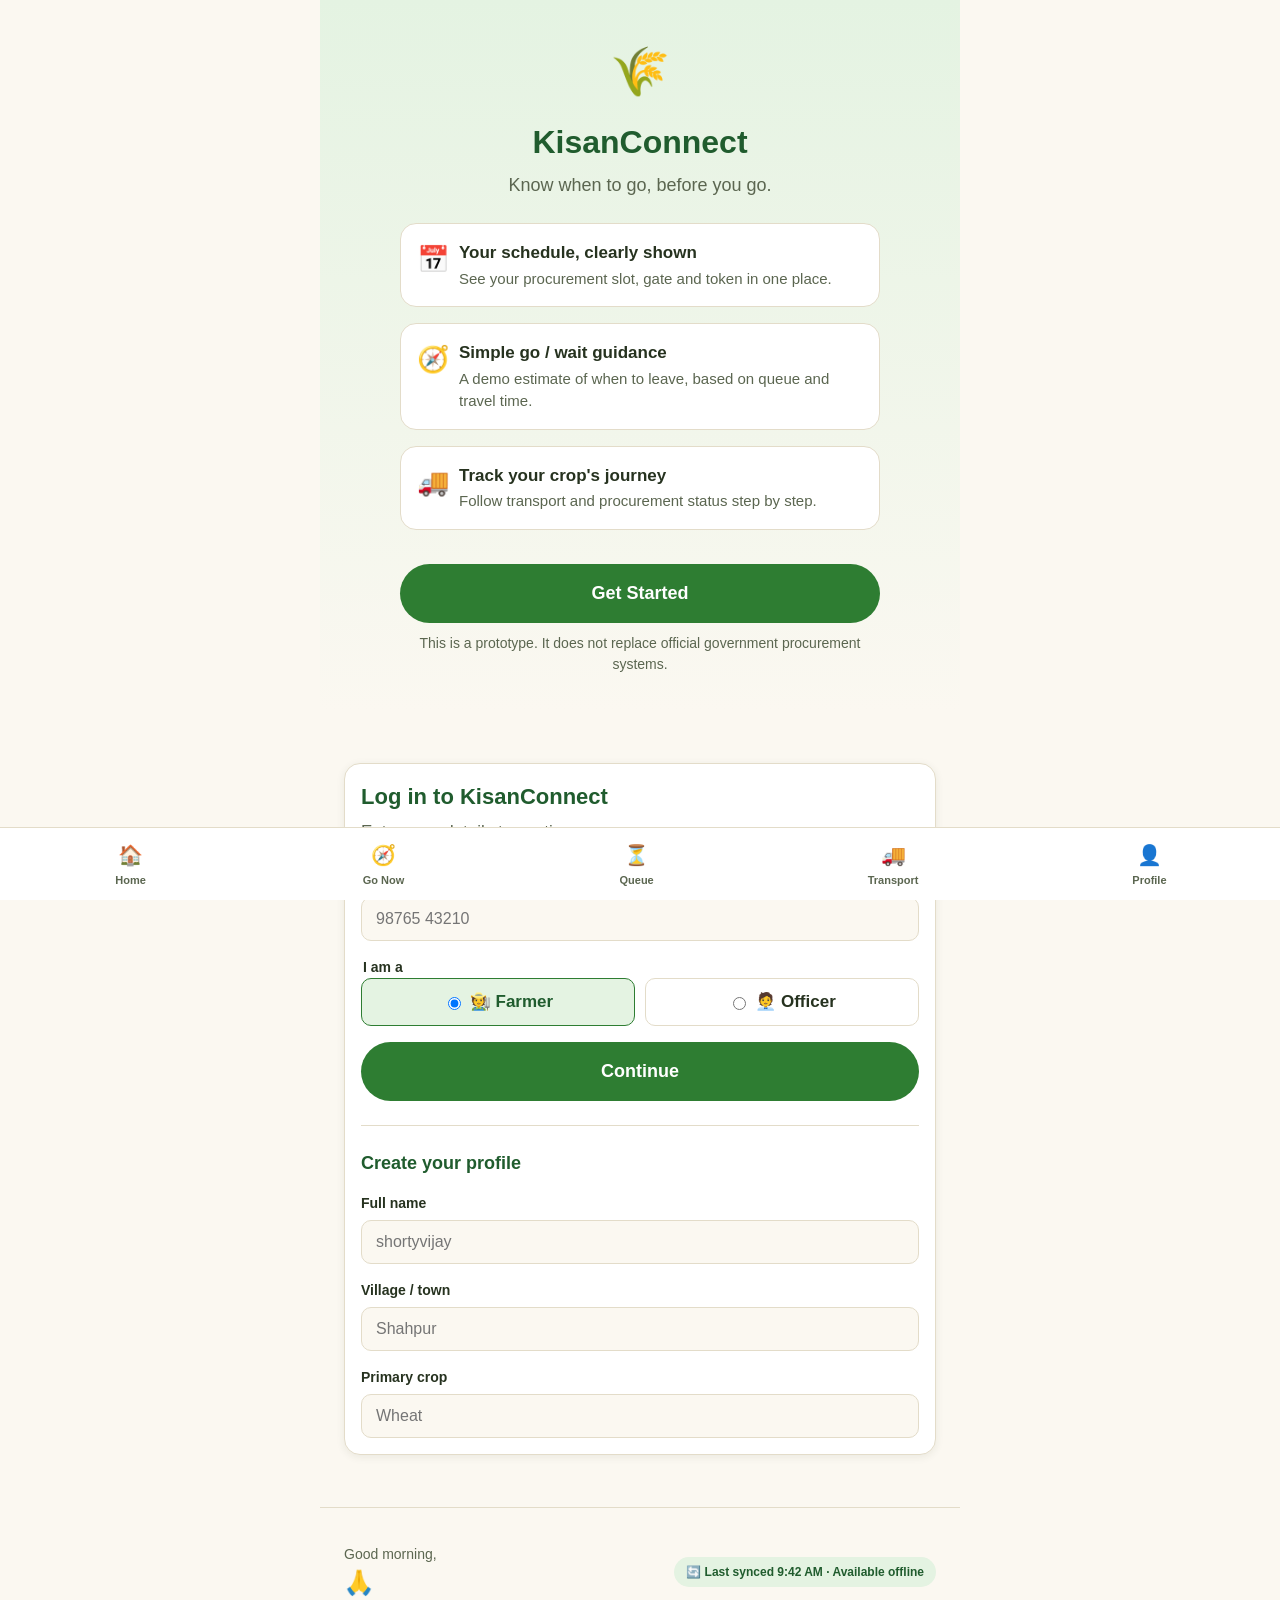
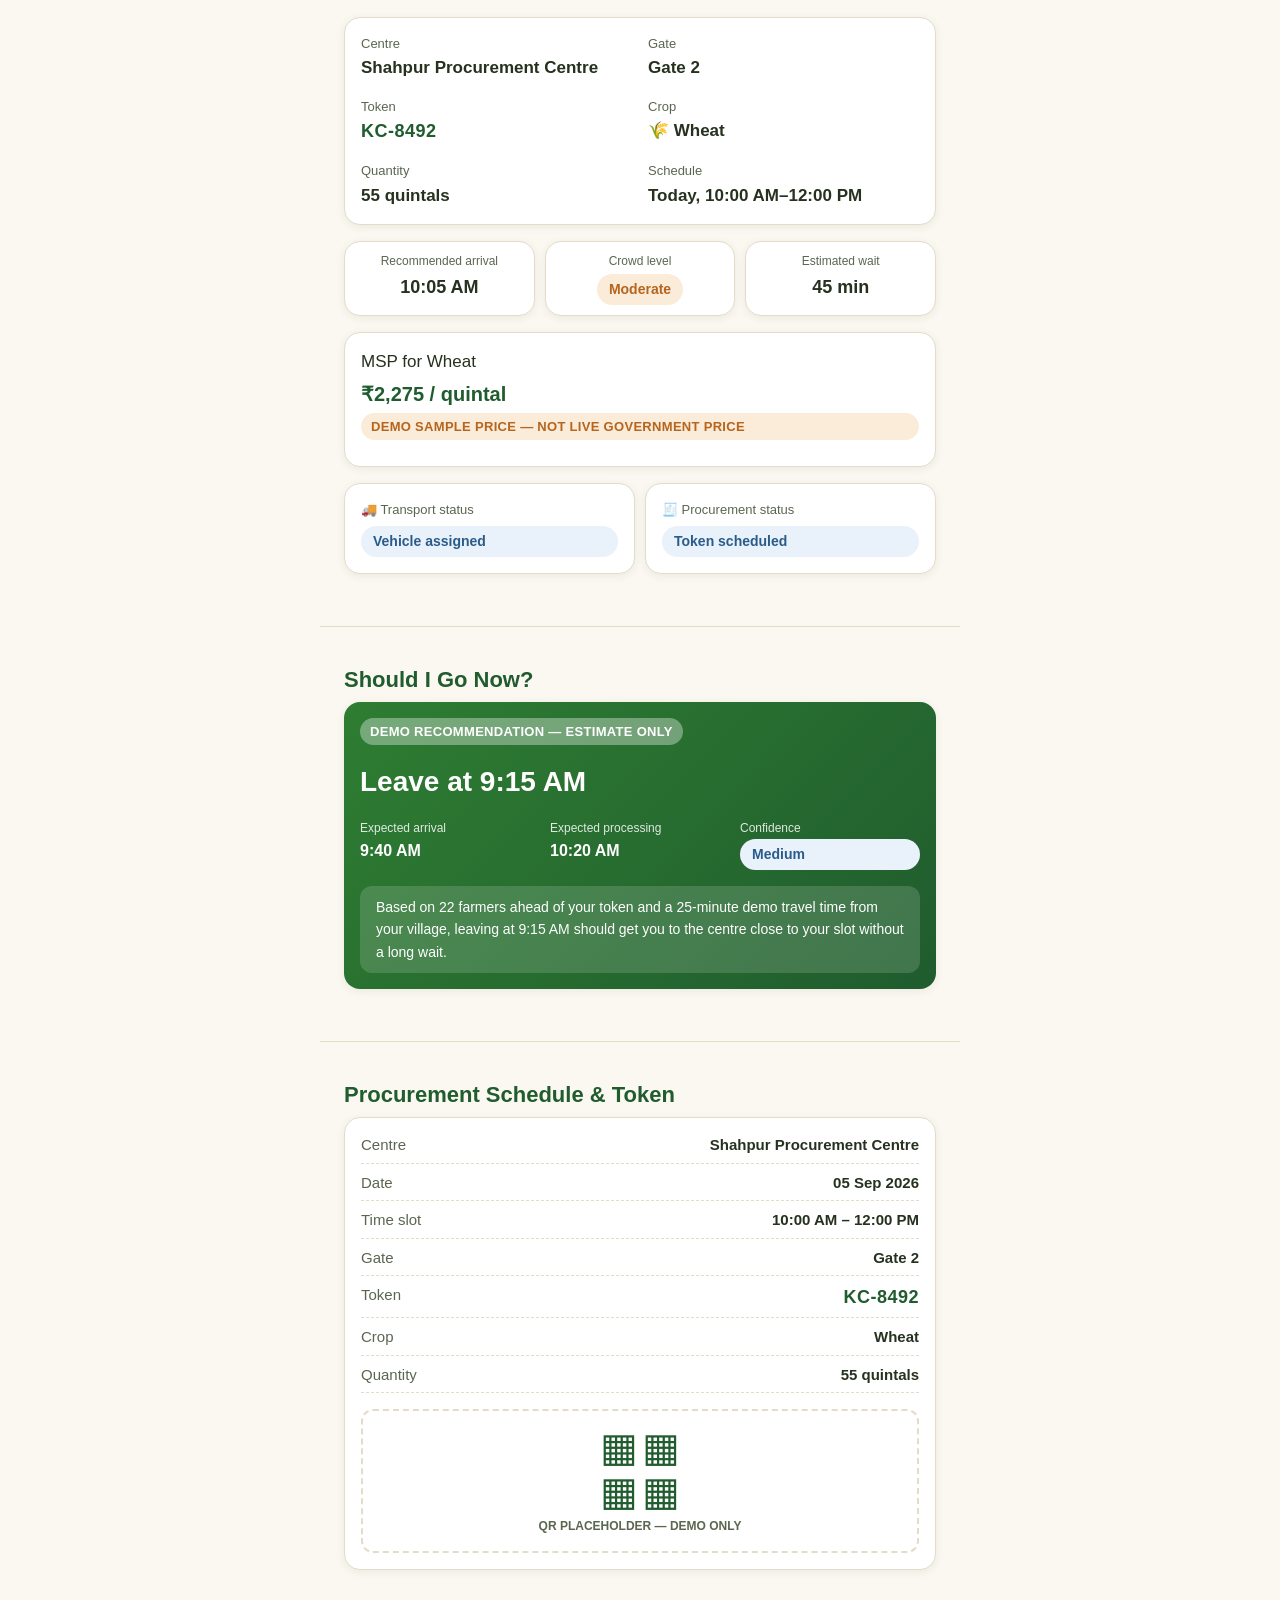
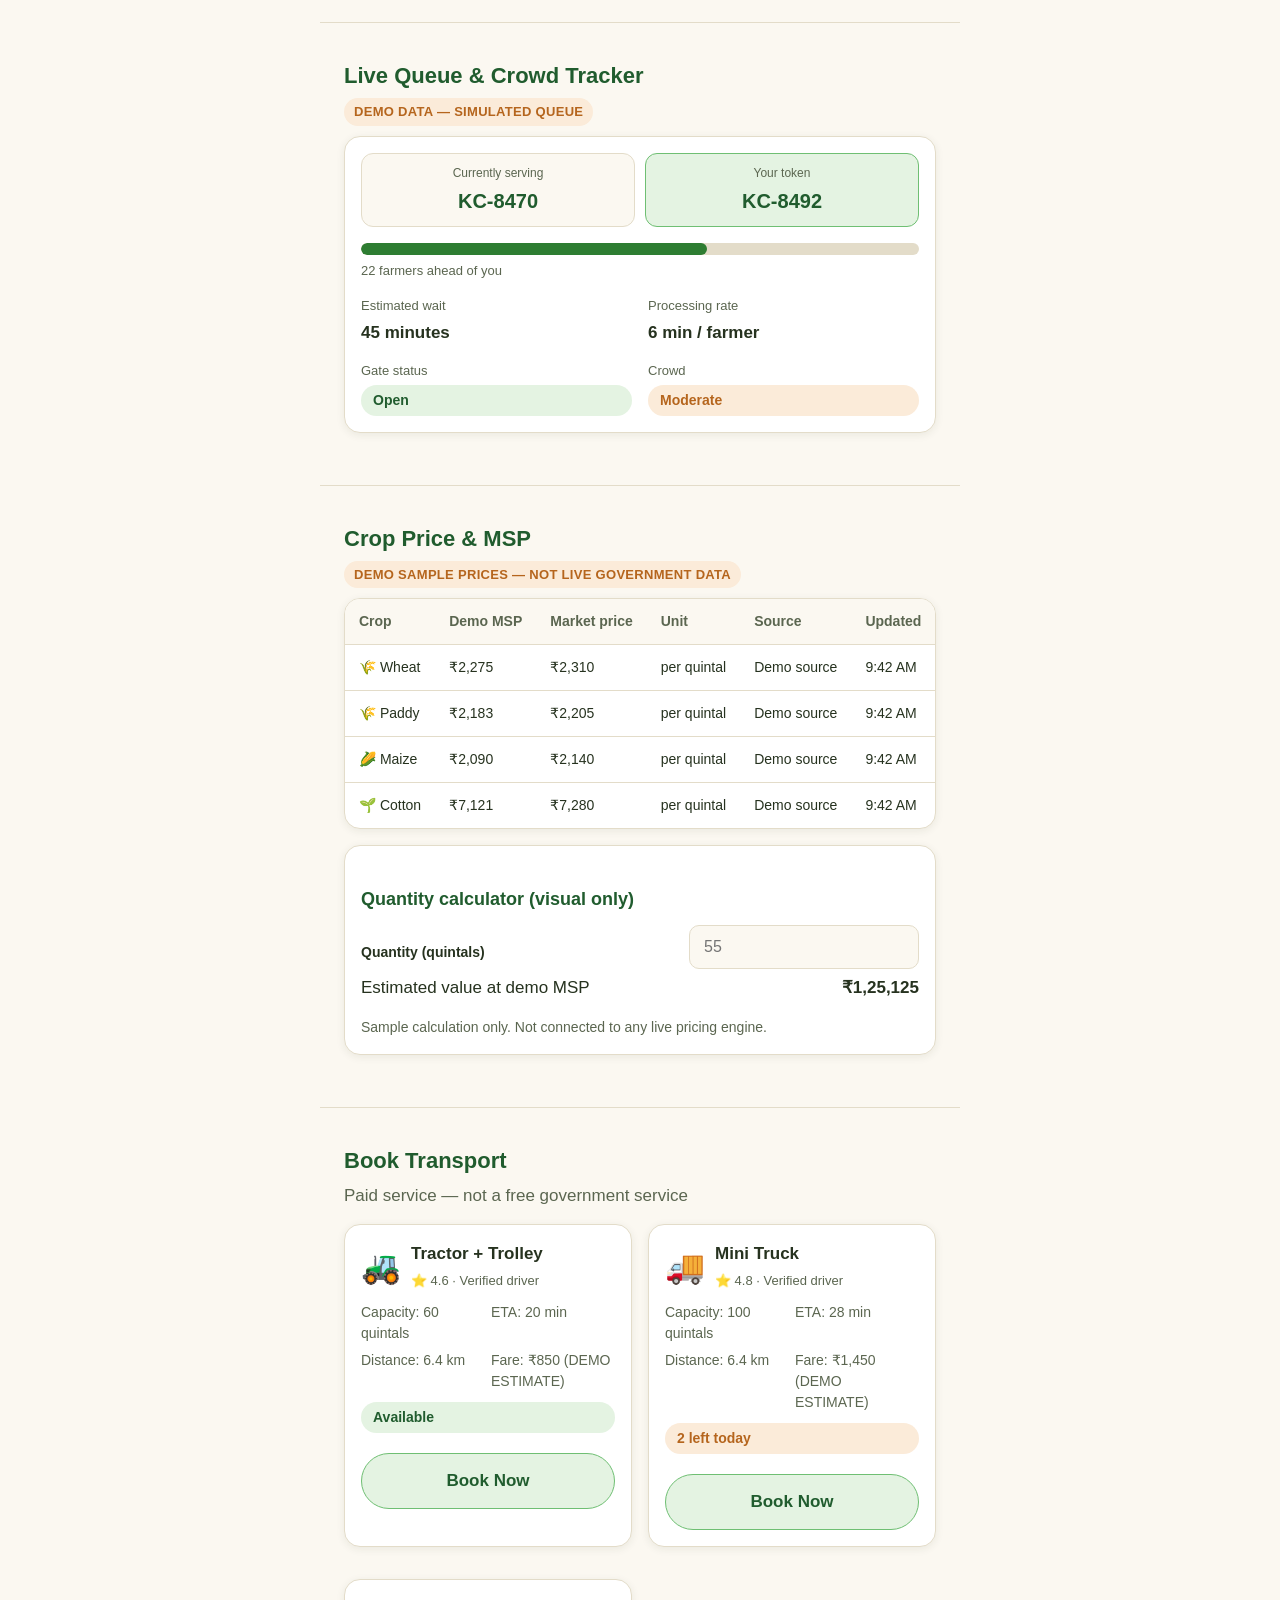
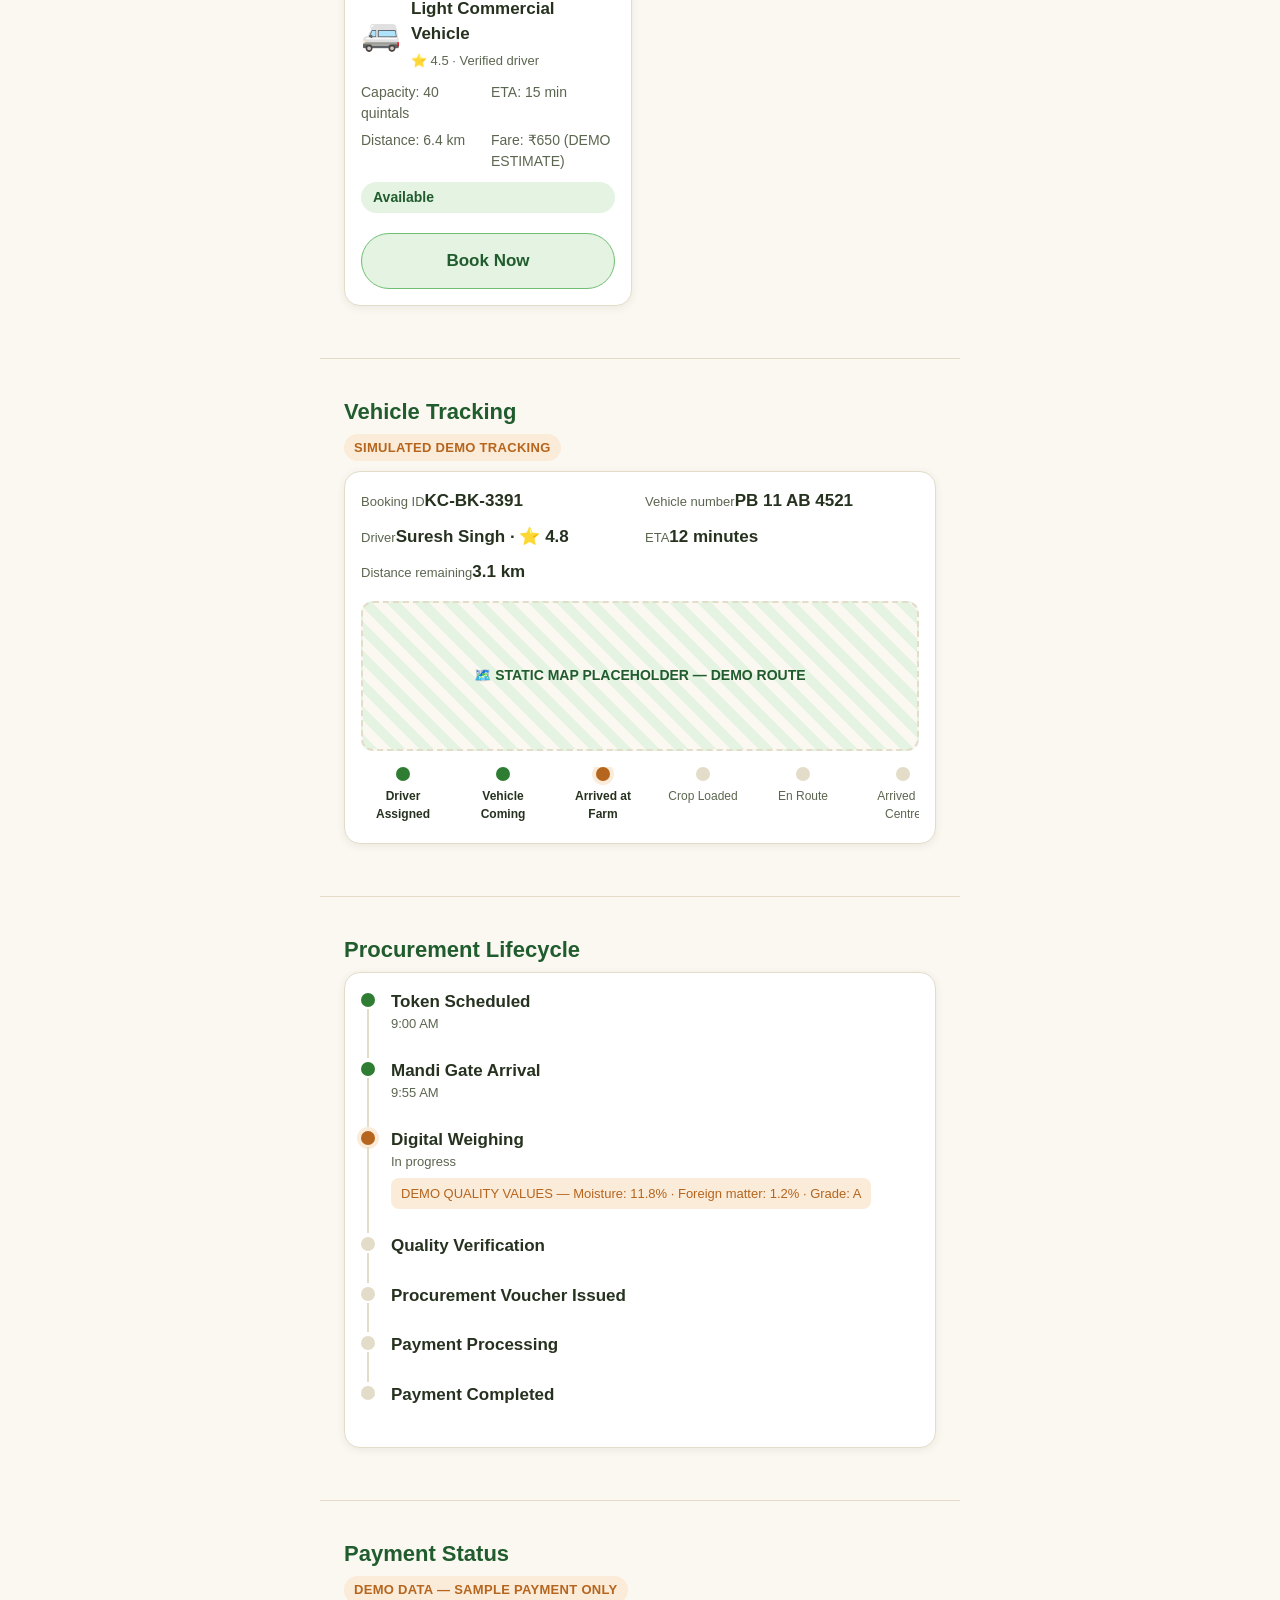
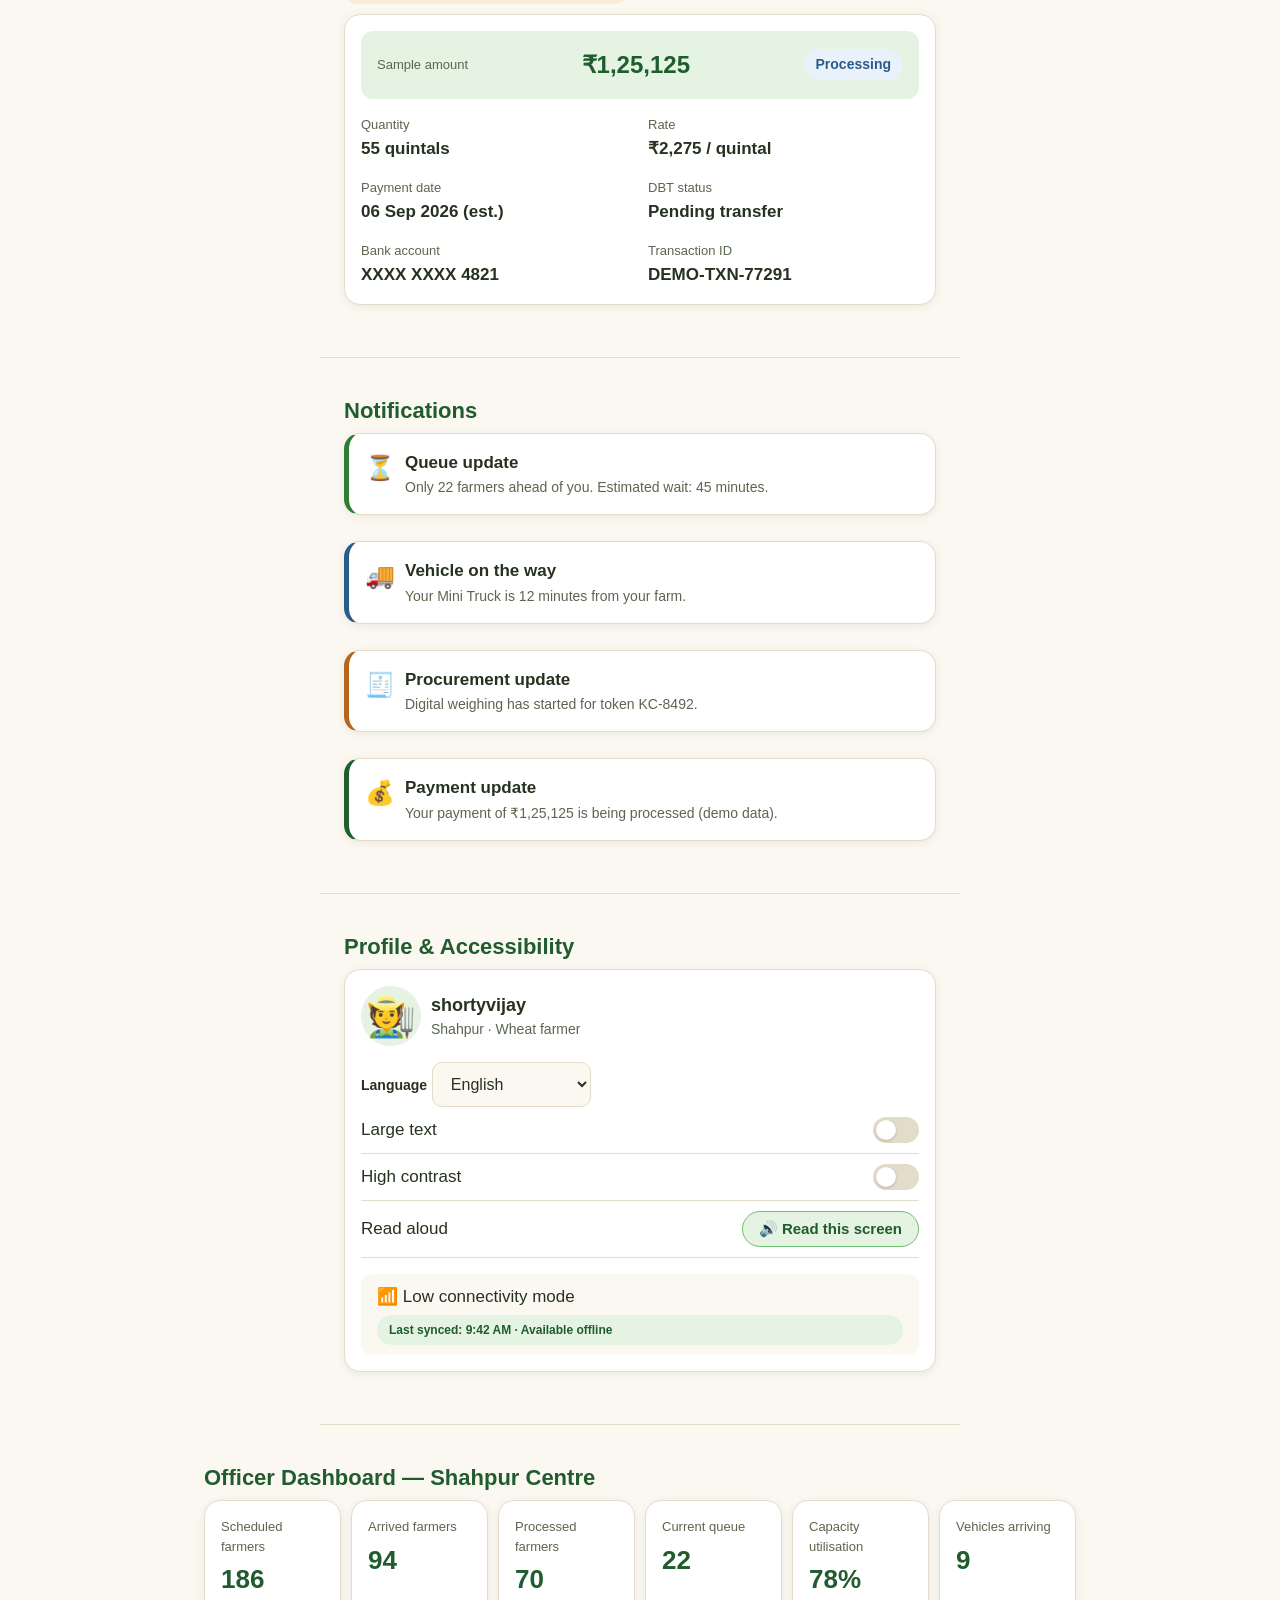
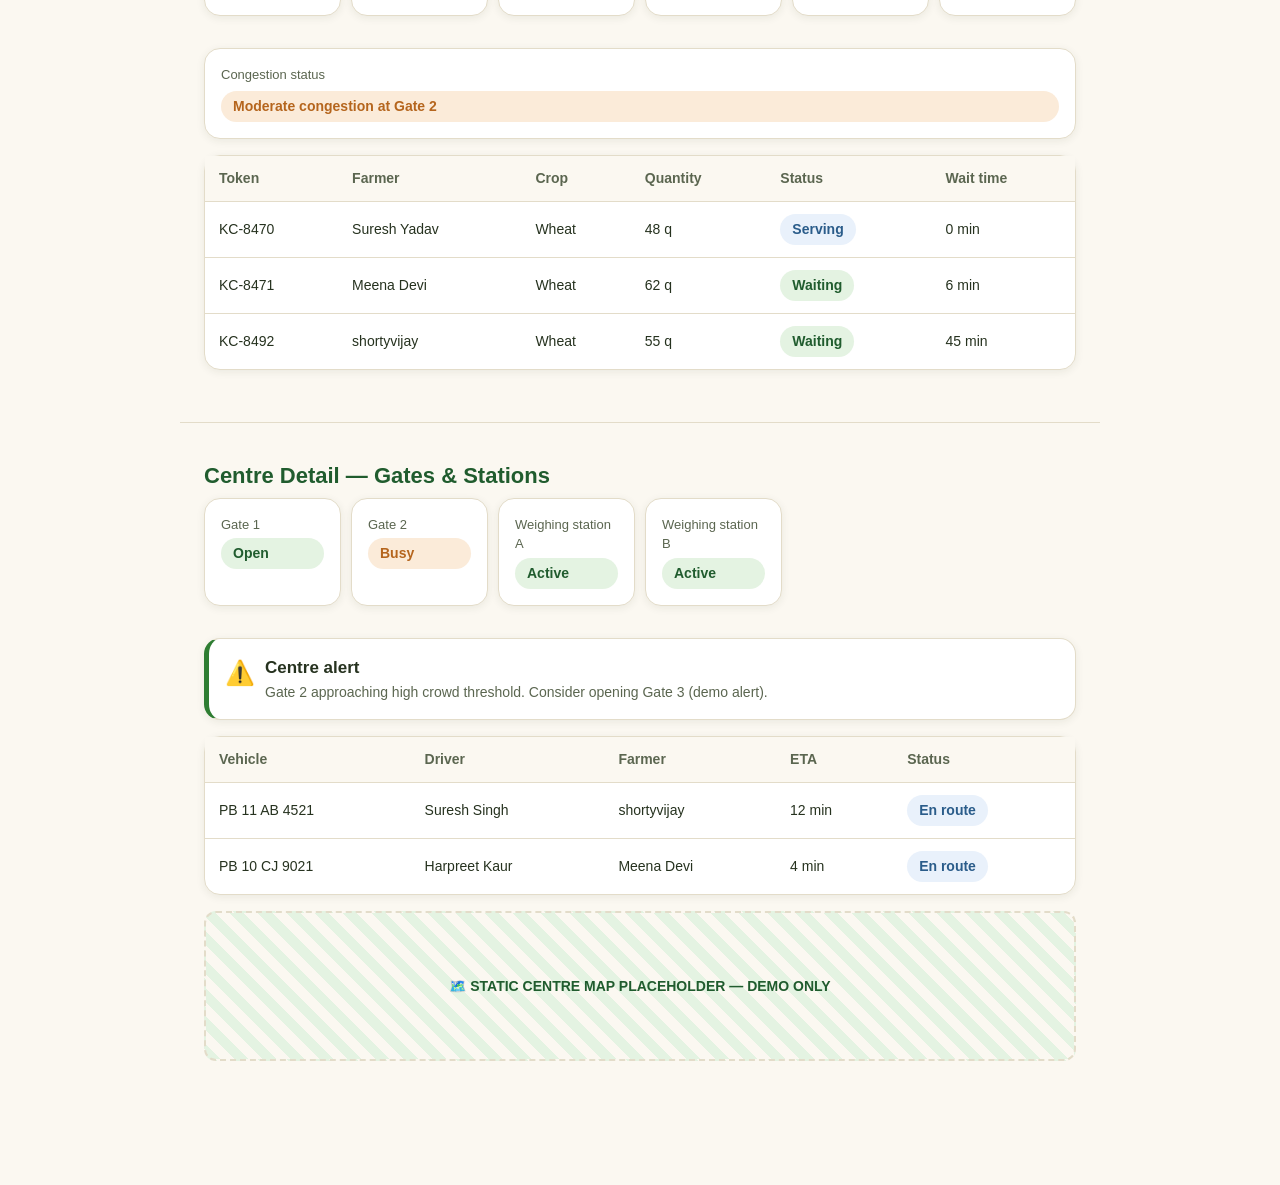
==== index.html @ 33808ae0 "commit" ====
<!DOCTYPE html>
<html lang="en">
<head>
<meta charset="UTF-8" />
<meta name="viewport" content="width=device-width, initial-scale=1.0" />
<title>KisanConnect – Smart Agricultural Procurement &amp; Transportation Assistant</title>
<link rel="stylesheet" href="style.css" />
</head>
<body>

<!-- ============================================= -->
<!-- SECTION 1: WELCOME / ONBOARDING -->
<!-- ============================================= -->
<section id="welcome" class="screen welcome-screen">
  <div class="welcome-inner">
    <div class="logo-badge">🌾</div>
    <h1 class="app-title">KisanConnect</h1>
    <p class="tagline">Know when to go, before you go.</p>

    <div class="benefit-list">
      <div class="benefit-item">
        <span class="benefit-icon">📅</span>
        <div>
          <p class="benefit-title">Your schedule, clearly shown</p>
          <p class="benefit-text">See your procurement slot, gate and token in one place.</p>
        </div>
      </div>
      <div class="benefit-item">
        <span class="benefit-icon">🧭</span>
        <div>
          <p class="benefit-title">Simple go / wait guidance</p>
          <p class="benefit-text">A demo estimate of when to leave, based on queue and travel time.</p>
        </div>
      </div>
      <div class="benefit-item">
        <span class="benefit-icon">🚚</span>
        <div>
          <p class="benefit-title">Track your crop's journey</p>
          <p class="benefit-text">Follow transport and procurement status step by step.</p>
        </div>
      </div>
    </div>

    <a href="#login" class="btn btn-primary btn-large">Get Started</a>
    <p class="disclaimer-inline">This is a prototype. It does not replace official government procurement systems.</p>
  </div>
</section>

<!-- ============================================= -->
<!-- SECTION 2: LOGIN / REGISTRATION -->
<!-- ============================================= -->
<section id="login" class="screen">
  <div class="card form-card">
    <h2 class="section-title">Log in to KisanConnect</h2>
    <p class="section-subtitle">Enter your details to continue</p>

    <form class="stack-form" onsubmit="return false;">
      <label class="field-label" for="mobile-number">Mobile number</label>
      <input class="field-input" type="tel" id="mobile-number" placeholder="98765 43210" maxlength="10" />

      <fieldset class="role-select">
        <legend class="field-label">I am a</legend>
        <label class="role-option">
          <input type="radio" name="role" checked />
          <span>🧑‍🌾 Farmer</span>
        </label>
        <label class="role-option">
          <input type="radio" name="role" />
          <span>🧑‍💼 Officer</span>
        </label>
      </fieldset>

      <a href="#dashboard" class="btn btn-primary btn-large">Continue</a>
    </form>

    <hr class="divider" />

    <h3 class="section-title small">Create your profile</h3>
    <div class="stack-form">
      <label class="field-label" for="farmer-name">Full name</label>
      <input class="field-input" type="text" id="farmer-name" placeholder="shortyvijay" />

      <label class="field-label" for="village-name">Village / town</label>
      <input class="field-input" type="text" id="village-name" placeholder="Shahpur" />

      <label class="field-label" for="primary-crop">Primary crop</label>
      <input class="field-input" type="text" id="primary-crop" placeholder="Wheat" />
    </div>
  </div>
</section>

<!-- ============================================= -->
<!-- SECTION 3: FARMER HOME DASHBOARD -->
<!-- ============================================= -->
<section id="dashboard" class="screen">
  <div class="greeting-row">
    <div>
      <p class="greeting-text">Good morning,</p>
      <h2 class="greeting-name"vijay>🙏</h2>
    </div>
    <span class="sync-pill">🔄 Last synced 9:42 AM · Available offline</span>
  </div>

  <div class="card summary-card">
    <div class="summary-grid">
      <div class="summary-item">
        <span class="summary-label">Centre</span>
        <span class="summary-value">Shahpur Procurement Centre</span>
      </div>
      <div class="summary-item">
        <span class="summary-label">Gate</span>
        <span class="summary-value">Gate 2</span>
      </div>
      <div class="summary-item">
        <span class="summary-label">Token</span>
        <span class="summary-value token-value">KC-8492</span>
      </div>
      <div class="summary-item">
        <span class="summary-label">Crop</span>
        <span class="summary-value">🌾 Wheat</span>
      </div>
      <div class="summary-item">
        <span class="summary-label">Quantity</span>
        <span class="summary-value">55 quintals</span>
      </div>
      <div class="summary-item">
        <span class="summary-label">Schedule</span>
        <span class="summary-value">Today, 10:00 AM–12:00 PM</span>
      </div>
    </div>
  </div>

  <div class="quick-stats-row">
    <div class="card stat-card">
      <span class="stat-label">Recommended arrival</span>
      <span class="stat-value">10:05 AM</span>
    </div>
    <div class="card stat-card">
      <span class="stat-label">Crowd level</span>
      <span class="status-badge badge-moderate">Moderate</span>
    </div>
    <div class="card stat-card">
      <span class="stat-label">Estimated wait</span>
      <span class="stat-value">45 min</span>
    </div>
  </div>

  <div class="card price-strip">
    <span>MSP for Wheat</span>
    <strong>₹2,275 / quintal</strong>
    <span class="demo-label">DEMO SAMPLE PRICE — NOT LIVE GOVERNMENT PRICE</span>
  </div>

  <div class="status-row">
    <div class="card status-mini-card">
      <span class="status-mini-title">🚚 Transport status</span>
      <span class="status-badge badge-progress">Vehicle assigned</span>
    </div>
    <div class="card status-mini-card">
      <span class="status-mini-title">🧾 Procurement status</span>
      <span class="status-badge badge-progress">Token scheduled</span>
    </div>
  </div>
</section>

<!-- ============================================= -->
<!-- SECTION 4: "SHOULD I GO NOW?" HIGHLIGHT CARD -->
<!-- ============================================= -->
<section id="go-now" class="screen">
  <h2 class="section-title">Should I Go Now?</h2>
  <div class="card go-now-card">
    <span class="demo-label demo-label-light">DEMO RECOMMENDATION — ESTIMATE ONLY</span>
    <p class="go-now-main">Leave at 9:15 AM</p>

    <div class="go-now-grid">
      <div class="go-now-item">
        <span class="go-now-label">Expected arrival</span>
        <span class="go-now-value">9:40 AM</span>
      </div>
      <div class="go-now-item">
        <span class="go-now-label">Expected processing</span>
        <span class="go-now-value">10:20 AM</span>
      </div>
      <div class="go-now-item">
        <span class="go-now-label">Confidence</span>
        <span class="status-badge badge-medium">Medium</span>
      </div>
    </div>

    <p class="go-now-explain">
      Based on 22 farmers ahead of your token and a 25‑minute demo travel time from your village,
      leaving at 9:15 AM should get you to the centre close to your slot without a long wait.
    </p>
  </div>
</section>

<!-- ============================================= -->
<!-- SECTION 5: PROCUREMENT SCHEDULE & DIGITAL TOKEN -->
<!-- ============================================= -->
<section id="schedule" class="screen">
  <h2 class="section-title">Procurement Schedule &amp; Token</h2>
  <div class="card token-card">
    <div class="token-details">
      <div class="token-row"><span>Centre</span><strong>Shahpur Procurement Centre</strong></div>
      <div class="token-row"><span>Date</span><strong>05 Sep 2026</strong></div>
      <div class="token-row"><span>Time slot</span><strong>10:00 AM – 12:00 PM</strong></div>
      <div class="token-row"><span>Gate</span><strong>Gate 2</strong></div>
      <div class="token-row"><span>Token</span><strong class="token-value">KC-8492</strong></div>
      <div class="token-row"><span>Crop</span><strong>Wheat</strong></div>
      <div class="token-row"><span>Quantity</span><strong>55 quintals</strong></div>
    </div>
    <div class="qr-placeholder" role="img" aria-label="Placeholder QR code for digital token">
      <div class="qr-box">
        <span>▦</span>
        <span>▦</span>
        <span>▦</span>
        <span>▦</span>
      </div>
      <span class="qr-caption">QR PLACEHOLDER — DEMO ONLY</span>
    </div>
  </div>
</section>

<!-- ============================================= -->
<!-- SECTION 6: LIVE QUEUE & CROWD TRACKER -->
<!-- ============================================= -->
<section id="queue" class="screen">
  <h2 class="section-title">Live Queue &amp; Crowd Tracker</h2>
  <span class="demo-label">DEMO DATA — SIMULATED QUEUE</span>

  <div class="card queue-card">
    <div class="queue-top-row">
      <div class="queue-token-box">
        <span class="queue-token-label">Currently serving</span>
        <span class="queue-token-num">KC-8470</span>
      </div>
      <div class="queue-token-box queue-token-box-you">
        <span class="queue-token-label">Your token</span>
        <span class="queue-token-num">KC-8492</span>
      </div>
    </div>

    <div class="queue-progress-wrap">
      <div class="queue-progress-track">
        <div class="queue-progress-fill" style="width: 62%;"></div>
      </div>
      <p class="queue-progress-caption">22 farmers ahead of you</p>
    </div>

    <div class="queue-meta-grid">
      <div class="queue-meta-item">
        <span class="queue-meta-label">Estimated wait</span>
        <span class="queue-meta-value">45 minutes</span>
      </div>
      <div class="queue-meta-item">
        <span class="queue-meta-label">Processing rate</span>
        <span class="queue-meta-value">6 min / farmer</span>
      </div>
      <div class="queue-meta-item">
        <span class="queue-meta-label">Gate status</span>
        <span class="status-badge badge-open">Open</span>
      </div>
      <div class="queue-meta-item">
        <span class="queue-meta-label">Crowd</span>
        <span class="status-badge badge-moderate">Moderate</span>
      </div>
    </div>
  </div>
</section>

<!-- ============================================= -->
<!-- SECTION 7: CROP PRICE / MSP -->
<!-- ============================================= -->
<section id="prices" class="screen">
  <h2 class="section-title">Crop Price &amp; MSP</h2>
  <span class="demo-label">DEMO SAMPLE PRICES — NOT LIVE GOVERNMENT DATA</span>

  <div class="table-scroll-wrap card">
    <table class="price-table">
      <thead>
        <tr>
          <th>Crop</th>
          <th>Demo MSP</th>
          <th>Market price</th>
          <th>Unit</th>
          <th>Source</th>
          <th>Updated</th>
        </tr>
      </thead>
      <tbody>
        <tr>
          <td>🌾 Wheat</td>
          <td>₹2,275</td>
          <td>₹2,310</td>
          <td>per quintal</td>
          <td>Demo source</td>
          <td>9:42 AM</td>
        </tr>
        <tr>
          <td>🌾 Paddy</td>
          <td>₹2,183</td>
          <td>₹2,205</td>
          <td>per quintal</td>
          <td>Demo source</td>
          <td>9:42 AM</td>
        </tr>
        <tr>
          <td>🌽 Maize</td>
          <td>₹2,090</td>
          <td>₹2,140</td>
          <td>per quintal</td>
          <td>Demo source</td>
          <td>9:42 AM</td>
        </tr>
        <tr>
          <td>🌱 Cotton</td>
          <td>₹7,121</td>
          <td>₹7,280</td>
          <td>per quintal</td>
          <td>Demo source</td>
          <td>9:42 AM</td>
        </tr>
      </tbody>
    </table>
  </div>

  <div class="card calc-card">
    <h3 class="section-title small">Quantity calculator (visual only)</h3>
    <div class="calc-row">
      <label class="field-label" for="calc-qty">Quantity (quintals)</label>
      <input class="field-input" type="number" id="calc-qty" placeholder="55" />
    </div>
    <div class="calc-row">
      <span>Estimated value at demo MSP</span>
      <strong>₹1,25,125</strong>
    </div>
    <p class="disclaimer-inline">Sample calculation only. Not connected to any live pricing engine.</p>
  </div>
</section>

<!-- ============================================= -->
<!-- SECTION 8: PAID VEHICLE BOOKING -->
<!-- ============================================= -->
<section id="booking" class="screen">
  <h2 class="section-title">Book Transport</h2>
  <p class="section-subtitle">Paid service — not a free government service</p>

  <div class="vehicle-list">
    <div class="card vehicle-card">
      <div class="vehicle-head">
        <span class="vehicle-icon">🚜</span>
        <div>
          <p class="vehicle-name">Tractor + Trolley</p>
          <span class="vehicle-rating">⭐ 4.6 · Verified driver</span>
        </div>
      </div>
      <div class="vehicle-meta-grid">
        <span>Capacity: 60 quintals</span>
        <span>ETA: 20 min</span>
        <span>Distance: 6.4 km</span>
        <span>Fare: ₹850 (DEMO ESTIMATE)</span>
      </div>
      <span class="status-badge badge-open">Available</span>
      <a href="#tracking" class="btn btn-secondary">Book Now</a>
    </div>

    <div class="card vehicle-card">
      <div class="vehicle-head">
        <span class="vehicle-icon">🚚</span>
        <div>
          <p class="vehicle-name">Mini Truck</p>
          <span class="vehicle-rating">⭐ 4.8 · Verified driver</span>
        </div>
      </div>
      <div class="vehicle-meta-grid">
        <span>Capacity: 100 quintals</span>
        <span>ETA: 28 min</span>
        <span>Distance: 6.4 km</span>
        <span>Fare: ₹1,450 (DEMO ESTIMATE)</span>
      </div>
      <span class="status-badge badge-moderate">2 left today</span>
      <a href="#tracking" class="btn btn-secondary">Book Now</a>
    </div>

    <div class="card vehicle-card">
      <div class="vehicle-head">
        <span class="vehicle-icon">🚐</span>
        <div>
          <p class="vehicle-name">Light Commercial Vehicle</p>
          <span class="vehicle-rating">⭐ 4.5 · Verified driver</span>
        </div>
      </div>
      <div class="vehicle-meta-grid">
        <span>Capacity: 40 quintals</span>
        <span>ETA: 15 min</span>
        <span>Distance: 6.4 km</span>
        <span>Fare: ₹650 (DEMO ESTIMATE)</span>
      </div>
      <span class="status-badge badge-open">Available</span>
      <a href="#tracking" class="btn btn-secondary">Book Now</a>
    </div>
  </div>
</section>

<!-- ============================================= -->
<!-- SECTION 9: VEHICLE TRACKING -->
<!-- ============================================= -->
<section id="tracking" class="screen">
  <h2 class="section-title">Vehicle Tracking</h2>
  <span class="demo-label">SIMULATED DEMO TRACKING</span>

  <div class="card tracking-card">
    <div class="tracking-meta-grid">
      <div><span class="summary-label">Booking ID</span><span class="summary-value">KC-BK-3391</span></div>
      <div><span class="summary-label">Vehicle number</span><span class="summary-value">PB 11 AB 4521</span></div>
      <div><span class="summary-label">Driver</span><span class="summary-value">Suresh Singh · ⭐ 4.8</span></div>
      <div><span class="summary-label">ETA</span><span class="summary-value">12 minutes</span></div>
      <div><span class="summary-label">Distance remaining</span><span class="summary-value">3.1 km</span></div>
    </div>

    <div class="map-placeholder" role="img" aria-label="Static placeholder map showing route">
      <span>🗺️ STATIC MAP PLACEHOLDER — DEMO ROUTE</span>
    </div>

    <div class="timeline-horizontal">
      <div class="timeline-h-step is-done"><span class="timeline-dot"></span><span>Driver Assigned</span></div>
      <div class="timeline-h-step is-done"><span class="timeline-dot"></span><span>Vehicle Coming</span></div>
      <div class="timeline-h-step is-active"><span class="timeline-dot"></span><span>Arrived at Farm</span></div>
      <div class="timeline-h-step"><span class="timeline-dot"></span><span>Crop Loaded</span></div>
      <div class="timeline-h-step"><span class="timeline-dot"></span><span>En Route</span></div>
      <div class="timeline-h-step"><span class="timeline-dot"></span><span>Arrived at Centre</span></div>
    </div>
  </div>
</section>

<!-- ============================================= -->
<!-- SECTION 10: PROCUREMENT LIFECYCLE -->
<!-- ============================================= -->
<section id="lifecycle" class="screen">
  <h2 class="section-title">Procurement Lifecycle</h2>

  <div class="card">
    <div class="timeline-vertical">
      <div class="timeline-v-step is-done">
        <span class="timeline-dot"></span>
        <div><p class="timeline-v-title">Token Scheduled</p><p class="timeline-v-time">9:00 AM</p></div>
      </div>
      <div class="timeline-v-step is-done">
        <span class="timeline-dot"></span>
        <div><p class="timeline-v-title">Mandi Gate Arrival</p><p class="timeline-v-time">9:55 AM</p></div>
      </div>
      <div class="timeline-v-step is-active">
        <span class="timeline-dot"></span>
        <div>
          <p class="timeline-v-title">Digital Weighing</p>
          <p class="timeline-v-time">In progress</p>
          <p class="quality-note">DEMO QUALITY VALUES — Moisture: 11.8% · Foreign matter: 1.2% · Grade: A</p>
        </div>
      </div>
      <div class="timeline-v-step">
        <span class="timeline-dot"></span>
        <div><p class="timeline-v-title">Quality Verification</p></div>
      </div>
      <div class="timeline-v-step">
        <span class="timeline-dot"></span>
        <div><p class="timeline-v-title">Procurement Voucher Issued</p></div>
      </div>
      <div class="timeline-v-step">
        <span class="timeline-dot"></span>
        <div><p class="timeline-v-title">Payment Processing</p></div>
      </div>
      <div class="timeline-v-step">
        <span class="timeline-dot"></span>
        <div><p class="timeline-v-title">Payment Completed</p></div>
      </div>
    </div>
  </div>
</section>

<!-- ============================================= -->
<!-- SECTION 11: PAYMENT STATUS -->
<!-- ============================================= -->
<section id="payment" class="screen">
  <h2 class="section-title">Payment Status</h2>
  <span class="demo-label">DEMO DATA — SAMPLE PAYMENT ONLY</span>

  <div class="card payment-card">
    <div class="payment-amount-row">
      <span class="summary-label">Sample amount</span>
      <span class="payment-amount">₹1,25,125</span>
      <span class="status-badge badge-progress">Processing</span>
    </div>
    <div class="summary-grid">
      <div class="summary-item"><span class="summary-label">Quantity</span><span class="summary-value">55 quintals</span></div>
      <div class="summary-item"><span class="summary-label">Rate</span><span class="summary-value">₹2,275 / quintal</span></div>
      <div class="summary-item"><span class="summary-label">Payment date</span><span class="summary-value">06 Sep 2026 (est.)</span></div>
      <div class="summary-item"><span class="summary-label">DBT status</span><span class="summary-value">Pending transfer</span></div>
      <div class="summary-item"><span class="summary-label">Bank account</span><span class="summary-value">XXXX XXXX 4821</span></div>
      <div class="summary-item"><span class="summary-label">Transaction ID</span><span class="summary-value">DEMO-TXN-77291</span></div>
    </div>
  </div>
</section>

<!-- ============================================= -->
<!-- SECTION 12: SMART NOTIFICATIONS -->
<!-- ============================================= -->
<section id="notifications" class="screen">
  <h2 class="section-title">Notifications</h2>

  <div class="notification-list">
    <div class="card notification-card notification-queue">
      <span class="notification-icon">⏳</span>
      <div>
        <p class="notification-title">Queue update</p>
        <p class="notification-text">Only 22 farmers ahead of you. Estimated wait: 45 minutes.</p>
      </div>
    </div>
    <div class="card notification-card notification-vehicle">
      <span class="notification-icon">🚚</span>
      <div>
        <p class="notification-title">Vehicle on the way</p>
        <p class="notification-text">Your Mini Truck is 12 minutes from your farm.</p>
      </div>
    </div>
    <div class="card notification-card notification-procurement">
      <span class="notification-icon">🧾</span>
      <div>
        <p class="notification-title">Procurement update</p>
        <p class="notification-text">Digital weighing has started for token KC-8492.</p>
      </div>
    </div>
    <div class="card notification-card notification-payment">
      <span class="notification-icon">💰</span>
      <div>
        <p class="notification-title">Payment update</p>
        <p class="notification-text">Your payment of ₹1,25,125 is being processed (demo data).</p>
      </div>
    </div>
  </div>
</section>

<!-- ============================================= -->
<!-- SECTION 13: PROFILE & ACCESSIBILITY -->
<!-- ============================================= -->
<section id="profile" class="screen">
  <h2 class="section-title">Profile &amp; Accessibility</h2>

  <div class="card">
    <div class="profile-head">
      <div class="profile-avatar">🧑‍🌾</div>
      <div>
        <p class="profile-name">shortyvijay</p>
        <p class="profile-sub">Shahpur · Wheat farmer</p>
      </div>
    </div>

    <label class="field-label" for="language-select">Language</label>
    <select class="field-input" id="language-select">
      <option>English</option>
      <option>हिंदी (Hindi)</option>
      <option>ਪੰਜਾਬੀ (Punjabi)</option>
    </select>

    <div class="toggle-row">
      <span>Large text</span>
      <div class="toggle-placeholder"><div class="toggle-knob"></div></div>
    </div>
    <div class="toggle-row">
      <span>High contrast</span>
      <div class="toggle-placeholder"><div class="toggle-knob"></div></div>
    </div>
    <div class="toggle-row">
      <span>Read aloud</span>
      <button class="btn btn-secondary btn-small" type="button">🔊 Read this screen</button>
    </div>

    <div class="sync-card">
      <span>📶 Low connectivity mode</span>
      <span class="sync-pill">Last synced: 9:42 AM · Available offline</span>
    </div>
  </div>
</section>

<!-- ============================================= -->
<!-- SECTION 14: OFFICER DASHBOARD (DESKTOP-FRIENDLY) -->
<!-- ============================================= -->
<section id="officer-dashboard" class="screen officer-screen">
  <h2 class="section-title">Officer Dashboard — Shahpur Centre</h2>

  <div class="officer-stat-grid">
    <div class="card officer-stat-card">
      <span class="summary-label">Scheduled farmers</span>
      <span class="officer-stat-value">186</span>
    </div>
    <div class="card officer-stat-card">
      <span class="summary-label">Arrived farmers</span>
      <span class="officer-stat-value">94</span>
    </div>
    <div class="card officer-stat-card">
      <span class="summary-label">Processed farmers</span>
      <span class="officer-stat-value">70</span>
    </div>
    <div class="card officer-stat-card">
      <span class="summary-label">Current queue</span>
      <span class="officer-stat-value">22</span>
    </div>
    <div class="card officer-stat-card">
      <span class="summary-label">Capacity utilisation</span>
      <span class="officer-stat-value">78%</span>
    </div>
    <div class="card officer-stat-card">
      <span class="summary-label">Vehicles arriving</span>
      <span class="officer-stat-value">9</span>
    </div>
  </div>

  <div class="card congestion-card">
    <span class="summary-label">Congestion status</span>
    <span class="status-badge badge-moderate">Moderate congestion at Gate 2</span>
  </div>

  <div class="table-scroll-wrap card">
    <table class="price-table">
      <thead>
        <tr>
          <th>Token</th>
          <th>Farmer</th>
          <th>Crop</th>
          <th>Quantity</th>
          <th>Status</th>
          <th>Wait time</th>
        </tr>
      </thead>
      <tbody>
        <tr>
          <td>KC-8470</td>
          <td>Suresh Yadav</td>
          <td>Wheat</td>
          <td>48 q</td>
          <td><span class="status-badge badge-progress">Serving</span></td>
          <td>0 min</td>
        </tr>
        <tr>
          <td>KC-8471</td>
          <td>Meena Devi</td>
          <td>Wheat</td>
          <td>62 q</td>
          <td><span class="status-badge badge-open">Waiting</span></td>
          <td>6 min</td>
        </tr>
        <tr>
          <td>KC-8492</td>
          <td>shortyvijay</td>
          <td>Wheat</td>
          <td>55 q</td>
          <td><span class="status-badge badge-open">Waiting</span></td>
          <td>45 min</td>
        </tr>
      </tbody>
    </table>
  </div>
</section>

<!-- ============================================= -->
<!-- SECTION 15: OFFICER CENTRE DETAIL -->
<!-- ============================================= -->
<section id="officer-centre" class="screen officer-screen">
  <h2 class="section-title">Centre Detail — Gates &amp; Stations</h2>

  <div class="officer-stat-grid">
    <div class="card officer-stat-card">
      <span class="summary-label">Gate 1</span>
      <span class="status-badge badge-open">Open</span>
    </div>
    <div class="card officer-stat-card">
      <span class="summary-label">Gate 2</span>
      <span class="status-badge badge-moderate">Busy</span>
    </div>
    <div class="card officer-stat-card">
      <span class="summary-label">Weighing station A</span>
      <span class="status-badge badge-open">Active</span>
    </div>
    <div class="card officer-stat-card">
      <span class="summary-label">Weighing station B</span>
      <span class="status-badge badge-open">Active</span>
    </div>
  </div>

  <div class="card notification-card notification-queue">
    <span class="notification-icon">⚠️</span>
    <div>
      <p class="notification-title">Centre alert</p>
      <p class="notification-text">Gate 2 approaching high crowd threshold. Consider opening Gate 3 (demo alert).</p>
    </div>
  </div>

  <div class="table-scroll-wrap card">
    <table class="price-table">
      <thead>
        <tr>
          <th>Vehicle</th>
          <th>Driver</th>
          <th>Farmer</th>
          <th>ETA</th>
          <th>Status</th>
        </tr>
      </thead>
      <tbody>
        <tr>
          <td>PB 11 AB 4521</td>
          <td>Suresh Singh</td>
          <td>shortyvijay</td>
          <td>12 min</td>
          <td><span class="status-badge badge-progress">En route</span></td>
        </tr>
        <tr>
          <td>PB 10 CJ 9021</td>
          <td>Harpreet Kaur</td>
          <td>Meena Devi</td>
          <td>4 min</td>
          <td><span class="status-badge badge-progress">En route</span></td>
        </tr>
      </tbody>
    </table>
  </div>

  <div class="map-placeholder" role="img" aria-label="Static placeholder map of the centre layout">
    <span>🗺️ STATIC CENTRE MAP PLACEHOLDER — DEMO ONLY</span>
  </div>
</section>

<!-- ============================================= -->
<!-- MOBILE BOTTOM NAVIGATION (FARMER SCREENS) -->
<!-- ============================================= -->
<nav class="bottom-nav" aria-label="Farmer quick navigation">
  <a href="#dashboard" class="bottom-nav-item">
    <span>🏠</span><span>Home</span>
  </a>
  <a href="#go-now" class="bottom-nav-item">
    <span>🧭</span><span>Go Now</span>
  </a>
  <a href="#queue" class="bottom-nav-item">
    <span>⏳</span><span>Queue</span>
  </a>
  <a href="#booking" class="bottom-nav-item">
    <span>🚚</span><span>Transport</span>
  </a>
  <a href="#profile" class="bottom-nav-item">
    <span>👤</span><span>Profile</span>
  </a>
</nav>

</body>
</html>
---- style.css ----
/* =========================================================
   KisanConnect — Stylesheet
   Simple, commented CSS meant to be easy for freshers to read.
   Colours are defined once as CSS variables at the top, then
   reused everywhere else in the file.
   ========================================================= */

/* ---------- 1. COLOUR & DESIGN VARIABLES ---------- */
:root {
  /* core greens (agriculture theme) */
  --color-green-dark: #205C2E;
  --color-green: #2E7D32;
  --color-green-light: #6FBF73;
  --color-green-pale: #E4F3E2;

  /* background & surface colours */
  --color-bg: #FBF8F1;      /* light cream page background */
  --color-surface: #FFFFFF; /* card background */
  --color-border: #E3DCC9;

  /* text colours */
  --color-text: #26321F;
  --color-text-muted: #5B6650;

  /* status colours */
  --color-warning: #B5651D;
  --color-warning-bg: #FBEBD9;
  --color-alert: #B23A3A;
  --color-alert-bg: #FBE3E1;
  --color-info-bg: #E9F1FB;
  --color-info: #2A5C8A;

  /* sizing */
  --radius-card: 16px;
  --radius-pill: 999px;
  --shadow-card: 0 2px 8px rgba(38, 50, 31, 0.08);

  /* spacing scale */
  --space-xs: 6px;
  --space-sm: 10px;
  --space-md: 16px;
  --space-lg: 24px;
  --space-xl: 36px;
}

/* ---------- 2. RESET & BASE ---------- */
* {
  box-sizing: border-box;
}

body {
  margin: 0;
  padding: 0 0 88px 0; /* leave room for the bottom nav */
  background: var(--color-bg);
  color: var(--color-text);
  font-family: -apple-system, "Segoe UI", Roboto, Arial, sans-serif;
  font-size: 17px;
  line-height: 1.5;
}

h1, h2, h3 {
  margin: 0;
  color: var(--color-green-dark);
}

p {
  margin: 0;
}

a {
  text-decoration: none;
  color: inherit;
}

hr.divider {
  border: none;
  border-top: 1px solid var(--color-border);
  margin: var(--space-lg) 0;
}

/* ---------- 3. SCREEN / SECTION LAYOUT ---------- */
/* Each numbered part of the brief lives inside one .screen section,
   stacked vertically so the whole thing scrolls as one page. */
.screen {
  max-width: 480px;
  margin: 0 auto;
  padding: var(--space-lg) var(--space-md);
  border-bottom: 1px solid var(--color-border);
}

.screen:last-of-type {
  border-bottom: none;
}

.section-title {
  font-size: 22px;
  font-weight: 700;
  margin-bottom: var(--space-xs);
}

.section-title.small {
  font-size: 18px;
  margin-top: var(--space-lg);
}

.section-subtitle {
  color: var(--color-text-muted);
  margin-bottom: var(--space-md);
}

/* ---------- 4. REUSABLE CARD ---------- */
.card {
  background: var(--color-surface);
  border: 1px solid var(--color-border);
  border-radius: var(--radius-card);
  box-shadow: var(--shadow-card);
  padding: var(--space-md);
  margin-bottom: var(--space-md);
}

/* ---------- 5. BUTTONS ---------- */
.btn {
  display: inline-flex;
  align-items: center;
  justify-content: center;
  border: none;
  border-radius: var(--radius-pill);
  font-size: 17px;
  font-weight: 600;
  padding: 14px 24px;
  cursor: pointer;
  width: 100%;
  margin-top: var(--space-sm);
}

.btn-primary {
  background: var(--color-green);
  color: #FFFFFF;
}

.btn-secondary {
  background: var(--color-green-pale);
  color: var(--color-green-dark);
  border: 1px solid var(--color-green-light);
}

.btn-large {
  padding: 16px 24px;
  font-size: 18px;
}

.btn-small {
  width: auto;
  padding: 8px 16px;
  font-size: 15px;
  margin-top: 0;
}

/* ---------- 6. DEMO / STATUS LABELS ---------- */
.demo-label {
  display: inline-block;
  background: var(--color-warning-bg);
  color: var(--color-warning);
  font-size: 13px;
  font-weight: 700;
  letter-spacing: 0.3px;
  padding: 4px 10px;
  border-radius: var(--radius-pill);
  margin-bottom: var(--space-sm);
}

.demo-label-light {
  background: rgba(255, 255, 255, 0.35);
  color: #FFFFFF;
}

.disclaimer-inline {
  color: var(--color-text-muted);
  font-size: 14px;
  margin-top: var(--space-sm);
}

.status-badge {
  display: inline-block;
  padding: 5px 12px;
  border-radius: var(--radius-pill);
  font-size: 14px;
  font-weight: 600;
}

.badge-open {
  background: var(--color-green-pale);
  color: var(--color-green-dark);
}

.badge-moderate {
  background: var(--color-warning-bg);
  color: var(--color-warning);
}

.badge-medium {
  background: var(--color-info-bg);
  color: var(--color-info);
}

.badge-progress {
  background: var(--color-info-bg);
  color: var(--color-info);
}

.badge-alert {
  background: var(--color-alert-bg);
  color: var(--color-alert);
}

/* =========================================================
   SECTION 1: WELCOME / ONBOARDING
   ========================================================= */
.welcome-screen {
  background: linear-gradient(180deg, var(--color-green-pale) 0%, var(--color-bg) 100%);
  text-align: center;
  padding-top: var(--space-xl);
  padding-bottom: var(--space-xl);
  border-bottom: none;
}

.welcome-inner {
  max-width: 420px;
  margin: 0 auto;
}

.logo-badge {
  font-size: 48px;
  margin-bottom: var(--space-sm);
}

.app-title {
  font-size: 32px;
  margin-bottom: var(--space-xs);
}

.tagline {
  color: var(--color-text-muted);
  font-size: 18px;
  margin-bottom: var(--space-lg);
}

.benefit-list {
  text-align: left;
  display: flex;
  flex-direction: column;
  gap: var(--space-md);
  margin-bottom: var(--space-lg);
}

.benefit-item {
  display: flex;
  align-items: flex-start;
  gap: var(--space-sm);
  background: var(--color-surface);
  border: 1px solid var(--color-border);
  border-radius: var(--radius-card);
  padding: var(--space-md);
}

.benefit-icon {
  font-size: 26px;
}

.benefit-title {
  font-weight: 700;
  margin-bottom: 2px;
}

.benefit-text {
  color: var(--color-text-muted);
  font-size: 15px;
}

/* =========================================================
   SECTION 2: LOGIN / REGISTRATION
   ========================================================= */
.form-card {
  margin-top: var(--space-md);
}

.stack-form {
  display: flex;
  flex-direction: column;
  gap: var(--space-xs);
}

.field-label {
  font-weight: 600;
  font-size: 14px;
  margin-top: var(--space-sm);
}

.field-input {
  border: 1px solid var(--color-border);
  border-radius: 10px;
  padding: 12px 14px;
  font-size: 16px;
  background: var(--color-bg);
  color: var(--color-text);
}

.role-select {
  border: none;
  padding: 0;
  margin: var(--space-sm) 0 0 0;
  display: flex;
  gap: var(--space-sm);
}

.role-option {
  flex: 1;
  display: flex;
  align-items: center;
  justify-content: center;
  gap: 6px;
  border: 1px solid var(--color-border);
  border-radius: 10px;
  padding: 10px;
  font-weight: 600;
  cursor: pointer;
}

.role-option:has(input:checked) {
  border-color: var(--color-green);
  background: var(--color-green-pale);
  color: var(--color-green-dark);
}

/* =========================================================
   SECTION 3: FARMER HOME DASHBOARD
   ========================================================= */
.greeting-row {
  display: flex;
  justify-content: space-between;
  align-items: center;
  flex-wrap: wrap;
  gap: var(--space-sm);
  margin-bottom: var(--space-md);
}

.greeting-text {
  color: var(--color-text-muted);
  font-size: 14px;
}

.greeting-name {
  font-size: 24px;
}

.sync-pill {
  background: var(--color-green-pale);
  color: var(--color-green-dark);
  font-size: 12px;
  font-weight: 600;
  padding: 6px 12px;
  border-radius: var(--radius-pill);
}

.summary-grid {
  display: grid;
  grid-template-columns: 1fr 1fr;
  gap: var(--space-md);
}

.summary-item {
  display: flex;
  flex-direction: column;
  gap: 2px;
}

.summary-label {
  color: var(--color-text-muted);
  font-size: 13px;
}

.summary-value {
  font-weight: 700;
}

.token-value {
  color: var(--color-green-dark);
  font-size: 18px;
  letter-spacing: 0.5px;
}

.quick-stats-row {
  display: grid;
  grid-template-columns: repeat(3, 1fr);
  gap: var(--space-sm);
}

.stat-card {
  text-align: center;
  padding: var(--space-sm);
}

.stat-label {
  display: block;
  color: var(--color-text-muted);
  font-size: 12px;
  margin-bottom: 4px;
}

.stat-value {
  font-size: 18px;
  font-weight: 700;
}

.price-strip {
  display: flex;
  flex-direction: column;
  gap: 4px;
}

.price-strip strong {
  font-size: 20px;
  color: var(--color-green-dark);
}

.status-row {
  display: grid;
  grid-template-columns: 1fr 1fr;
  gap: var(--space-sm);
}

.status-mini-card {
  display: flex;
  flex-direction: column;
  gap: 6px;
}

.status-mini-title {
  font-size: 13px;
  color: var(--color-text-muted);
}

/* =========================================================
   SECTION 4: SHOULD I GO NOW? CARD
   ========================================================= */
.go-now-card {
  background: linear-gradient(135deg, var(--color-green) 0%, var(--color-green-dark) 100%);
  color: #FFFFFF;
  border: none;
}

.go-now-main {
  font-size: 28px;
  font-weight: 800;
  margin: var(--space-xs) 0 var(--space-md) 0;
}

.go-now-grid {
  display: grid;
  grid-template-columns: repeat(3, 1fr);
  gap: var(--space-sm);
  margin-bottom: var(--space-md);
}

.go-now-item {
  display: flex;
  flex-direction: column;
  gap: 2px;
}

.go-now-label {
  font-size: 12px;
  opacity: 0.85;
}

.go-now-value {
  font-weight: 700;
  font-size: 16px;
}

.go-now-explain {
  background: rgba(255, 255, 255, 0.15);
  border-radius: 12px;
  padding: var(--space-sm) var(--space-md);
  font-size: 14px;
  line-height: 1.6;
}

/* =========================================================
   SECTION 5: PROCUREMENT SCHEDULE & TOKEN
   ========================================================= */
.token-card {
  display: flex;
  flex-direction: column;
  gap: var(--space-md);
}

.token-details {
  display: flex;
  flex-direction: column;
  gap: 8px;
}

.token-row {
  display: flex;
  justify-content: space-between;
  border-bottom: 1px dashed var(--color-border);
  padding-bottom: 6px;
  font-size: 15px;
}

.token-row span {
  color: var(--color-text-muted);
}

.qr-placeholder {
  display: flex;
  flex-direction: column;
  align-items: center;
  gap: var(--space-xs);
  border: 2px dashed var(--color-border);
  border-radius: 12px;
  padding: var(--space-md);
}

.qr-box {
  display: grid;
  grid-template-columns: 1fr 1fr;
  gap: 4px;
  font-size: 40px;
  line-height: 1;
  color: var(--color-green-dark);
}

.qr-caption {
  font-size: 12px;
  color: var(--color-text-muted);
  font-weight: 700;
}

/* =========================================================
   SECTION 6: LIVE QUEUE & CROWD TRACKER
   ========================================================= */
.queue-top-row {
  display: grid;
  grid-template-columns: 1fr 1fr;
  gap: var(--space-sm);
  margin-bottom: var(--space-md);
}

.queue-token-box {
  background: var(--color-bg);
  border: 1px solid var(--color-border);
  border-radius: 12px;
  padding: var(--space-sm);
  display: flex;
  flex-direction: column;
  gap: 4px;
  text-align: center;
}

.queue-token-box-you {
  background: var(--color-green-pale);
  border-color: var(--color-green-light);
}

.queue-token-label {
  font-size: 12px;
  color: var(--color-text-muted);
}

.queue-token-num {
  font-size: 20px;
  font-weight: 800;
  color: var(--color-green-dark);
}

.queue-progress-wrap {
  margin-bottom: var(--space-md);
}

.queue-progress-track {
  background: var(--color-border);
  border-radius: var(--radius-pill);
  height: 12px;
  overflow: hidden;
}

.queue-progress-fill {
  background: var(--color-green);
  height: 100%;
  border-radius: var(--radius-pill);
}

.queue-progress-caption {
  font-size: 13px;
  color: var(--color-text-muted);
  margin-top: 6px;
}

.queue-meta-grid {
  display: grid;
  grid-template-columns: 1fr 1fr;
  gap: var(--space-md);
}

.queue-meta-item {
  display: flex;
  flex-direction: column;
  gap: 4px;
}

.queue-meta-label {
  font-size: 13px;
  color: var(--color-text-muted);
}

.queue-meta-value {
  font-weight: 700;
}

/* =========================================================
   SECTION 7: CROP PRICE / MSP TABLE
   ========================================================= */
.table-scroll-wrap {
  overflow-x: auto; /* lets the table scroll sideways on small screens */
  padding: 0;
}

.price-table {
  width: 100%;
  border-collapse: collapse;
  min-width: 520px; /* forces horizontal scroll instead of squashing columns */
}

.price-table th,
.price-table td {
  text-align: left;
  padding: 12px 14px;
  font-size: 14px;
  border-bottom: 1px solid var(--color-border);
  white-space: nowrap;
}

.price-table th {
  color: var(--color-text-muted);
  font-weight: 700;
  background: var(--color-bg);
}

.price-table tr:last-child td {
  border-bottom: none;
}

.calc-card {
  display: flex;
  flex-direction: column;
  gap: var(--space-xs);
}

.calc-row {
  display: flex;
  justify-content: space-between;
  align-items: center;
  gap: var(--space-sm);
}

/* =========================================================
   SECTION 8: PAID VEHICLE BOOKING
   ========================================================= */
.vehicle-list {
  display: flex;
  flex-direction: column;
  gap: var(--space-md);
}

.vehicle-card {
  display: flex;
  flex-direction: column;
  gap: var(--space-sm);
}

.vehicle-head {
  display: flex;
  align-items: center;
  gap: var(--space-sm);
}

.vehicle-icon {
  font-size: 32px;
}

.vehicle-name {
  font-weight: 700;
  font-size: 17px;
}

.vehicle-rating {
  font-size: 13px;
  color: var(--color-text-muted);
}

.vehicle-meta-grid {
  display: grid;
  grid-template-columns: 1fr 1fr;
  gap: 6px;
  font-size: 14px;
  color: var(--color-text-muted);
}

/* =========================================================
   SECTION 9: VEHICLE TRACKING
   ========================================================= */
.tracking-card {
  display: flex;
  flex-direction: column;
  gap: var(--space-md);
}

.tracking-meta-grid {
  display: grid;
  grid-template-columns: 1fr 1fr;
  gap: var(--space-sm);
}

.map-placeholder {
  background: repeating-linear-gradient(
    45deg,
    var(--color-green-pale),
    var(--color-green-pale) 10px,
    var(--color-bg) 10px,
    var(--color-bg) 20px
  );
  border: 2px dashed var(--color-border);
  border-radius: 12px;
  height: 150px;
  display: flex;
  align-items: center;
  justify-content: center;
  text-align: center;
  font-weight: 700;
  color: var(--color-green-dark);
  font-size: 14px;
  padding: var(--space-sm);
}

.timeline-horizontal {
  display: flex;
  overflow-x: auto;
  gap: var(--space-md);
  padding-bottom: 4px;
}

.timeline-h-step {
  display: flex;
  flex-direction: column;
  align-items: center;
  gap: 6px;
  min-width: 84px;
  text-align: center;
  font-size: 12px;
  color: var(--color-text-muted);
}

.timeline-h-step .timeline-dot {
  width: 14px;
  height: 14px;
  border-radius: 50%;
  background: var(--color-border);
  display: block;
}

.timeline-h-step.is-done .timeline-dot {
  background: var(--color-green);
}

.timeline-h-step.is-active .timeline-dot {
  background: var(--color-warning);
  box-shadow: 0 0 0 4px var(--color-warning-bg);
}

.timeline-h-step.is-done,
.timeline-h-step.is-active {
  color: var(--color-text);
  font-weight: 600;
}

/* =========================================================
   SECTION 10: PROCUREMENT LIFECYCLE (VERTICAL TIMELINE)
   ========================================================= */
.timeline-vertical {
  display: flex;
  flex-direction: column;
}

.timeline-v-step {
  display: flex;
  gap: var(--space-md);
  padding-bottom: var(--space-lg);
  position: relative;
}

.timeline-v-step::before {
  /* connecting line between steps */
  content: "";
  position: absolute;
  left: 6px;
  top: 20px;
  bottom: 0;
  width: 2px;
  background: var(--color-border);
}

.timeline-v-step:last-child::before {
  display: none;
}

.timeline-v-step .timeline-dot {
  width: 14px;
  height: 14px;
  border-radius: 50%;
  background: var(--color-border);
  margin-top: 4px;
  flex-shrink: 0;
}

.timeline-v-step.is-done .timeline-dot {
  background: var(--color-green);
}

.timeline-v-step.is-active .timeline-dot {
  background: var(--color-warning);
  box-shadow: 0 0 0 4px var(--color-warning-bg);
}

.timeline-v-title {
  font-weight: 700;
}

.timeline-v-time {
  color: var(--color-text-muted);
  font-size: 13px;
}

.quality-note {
  margin-top: 6px;
  font-size: 13px;
  color: var(--color-warning);
  background: var(--color-warning-bg);
  border-radius: 8px;
  padding: 6px 10px;
  display: inline-block;
}

/* =========================================================
   SECTION 11: PAYMENT STATUS
   ========================================================= */
.payment-card {
  display: flex;
  flex-direction: column;
  gap: var(--space-md);
}

.payment-amount-row {
  display: flex;
  align-items: center;
  justify-content: space-between;
  flex-wrap: wrap;
  gap: var(--space-sm);
  background: var(--color-green-pale);
  border-radius: 12px;
  padding: var(--space-md);
}

.payment-amount {
  font-size: 24px;
  font-weight: 800;
  color: var(--color-green-dark);
}

/* =========================================================
   SECTION 12: SMART NOTIFICATIONS
   ========================================================= */
.notification-list {
  display: flex;
  flex-direction: column;
  gap: var(--space-sm);
}

.notification-card {
  display: flex;
  align-items: flex-start;
  gap: var(--space-sm);
  border-left: 5px solid var(--color-green);
}

.notification-icon {
  font-size: 24px;
}

.notification-title {
  font-weight: 700;
  margin-bottom: 2px;
}

.notification-text {
  color: var(--color-text-muted);
  font-size: 14px;
}

.notification-vehicle { border-left-color: var(--color-info); }
.notification-procurement { border-left-color: var(--color-warning); }
.notification-payment { border-left-color: var(--color-green-dark); }

/* =========================================================
   SECTION 13: PROFILE & ACCESSIBILITY
   ========================================================= */
.profile-head {
  display: flex;
  align-items: center;
  gap: var(--space-sm);
  margin-bottom: var(--space-md);
}

.profile-avatar {
  font-size: 40px;
  background: var(--color-green-pale);
  border-radius: 50%;
  width: 60px;
  height: 60px;
  display: flex;
  align-items: center;
  justify-content: center;
}

.profile-name {
  font-weight: 700;
  font-size: 18px;
}

.profile-sub {
  color: var(--color-text-muted);
  font-size: 14px;
}

.toggle-row {
  display: flex;
  align-items: center;
  justify-content: space-between;
  padding: var(--space-sm) 0;
  border-bottom: 1px solid var(--color-border);
}

.toggle-placeholder {
  width: 46px;
  height: 26px;
  background: var(--color-border);
  border-radius: var(--radius-pill);
  padding: 3px;
  display: flex;
}

.toggle-knob {
  width: 20px;
  height: 20px;
  background: var(--color-surface);
  border-radius: 50%;
  box-shadow: 0 1px 3px rgba(0, 0, 0, 0.2);
}

.sync-card {
  margin-top: var(--space-md);
  display: flex;
  flex-direction: column;
  gap: var(--space-xs);
  background: var(--color-bg);
  border-radius: 10px;
  padding: var(--space-sm) var(--space-md);
}

/* =========================================================
   SECTION 14 & 15: OFFICER SCREENS (DESKTOP-FRIENDLY)
   ========================================================= */
.officer-screen {
  max-width: 900px; /* wider layout for desk-based officer use */
}

.officer-stat-grid {
  display: grid;
  grid-template-columns: repeat(2, 1fr);
  gap: var(--space-sm);
  margin-bottom: var(--space-md);
}

.officer-stat-card {
  display: flex;
  flex-direction: column;
  gap: 4px;
}

.officer-stat-value {
  font-size: 26px;
  font-weight: 800;
  color: var(--color-green-dark);
}

.congestion-card {
  display: flex;
  flex-direction: column;
  gap: 6px;
}

/* =========================================================
   BOTTOM NAVIGATION (FARMER SCREENS, MOBILE)
   ========================================================= */
.bottom-nav {
  position: fixed;
  left: 0;
  right: 0;
  bottom: 0;
  background: var(--color-surface);
  border-top: 1px solid var(--color-border);
  display: flex;
  justify-content: space-around;
  padding: 8px 4px calc(8px + env(safe-area-inset-bottom, 0));
  z-index: 10;
}

.bottom-nav-item {
  display: flex;
  flex-direction: column;
  align-items: center;
  gap: 2px;
  font-size: 11px;
  font-weight: 600;
  color: var(--color-text-muted);
  padding: 4px 6px;
  min-width: 56px;
}

.bottom-nav-item span:first-child {
  font-size: 20px;
}

/* ---------- 7. RESPONSIVE / DESKTOP LAYOUT ---------- */
@media (min-width: 640px) {
  .screen {
    max-width: 640px;
    padding: var(--space-xl) var(--space-lg);
  }

  .welcome-inner {
    max-width: 480px;
  }

  .officer-screen {
    max-width: 920px;
  }

  .officer-stat-grid {
    grid-template-columns: repeat(3, 1fr);
  }

  .vehicle-list {
    display: grid;
    grid-template-columns: 1fr 1fr;
    gap: var(--space-md);
  }
}

@media (min-width: 900px) {
  .officer-stat-grid {
    grid-template-columns: repeat(6, 1fr);
  }

  .officer-screen .table-scroll-wrap {
    overflow-x: visible;
  }
}

/* ---------- 8. ACCESSIBILITY HELPERS ---------- */
a:focus-visible,
button:focus-visible,
input:focus-visible,
select:focus-visible {
  outline: 3px solid var(--color-info);
  outline-offset: 2px;
}

@media (prefers-reduced-motion: reduce) {
  * {
    scroll-behavior: auto !important;
  }
}
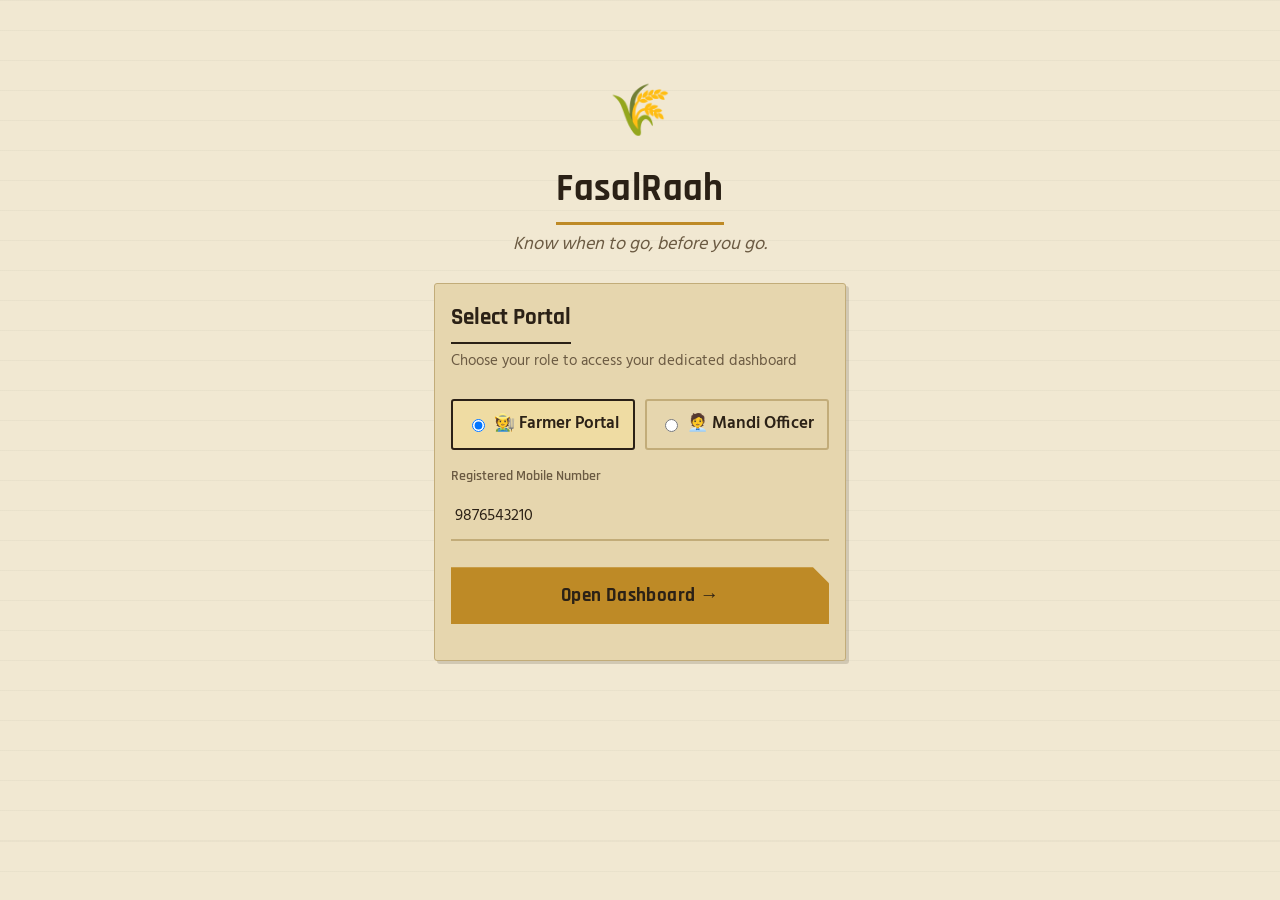
==== commit 92ec3651: "final" ====
--- a/index.html
+++ b/index.html
@@ -3,752 +3,76 @@
 <head>
 <meta charset="UTF-8" />
 <meta name="viewport" content="width=device-width, initial-scale=1.0" />
-<title>KisanConnect – Smart Agricultural Procurement &amp; Transportation Assistant</title>
+<title>FasalRaah – Login</title>
+<link rel="preconnect" href="https://fonts.googleapis.com" />
+<link rel="preconnect" href="https://fonts.gstatic.com" crossorigin />
+<link href="https://fonts.googleapis.com/css2?family=Rajdhani:wght@500;600;700&family=Hind:wght@400;500;600;700&display=swap" rel="stylesheet" />
 <link rel="stylesheet" href="style.css" />
 </head>
 <body>
 
-<!-- ============================================= -->
-<!-- SECTION 1: WELCOME / ONBOARDING -->
-<!-- ============================================= -->
-<section id="welcome" class="screen welcome-screen">
-  <div class="welcome-inner">
-    <div class="logo-badge">🌾</div>
-    <h1 class="app-title">KisanConnect</h1>
+<section class="screen welcome-screen" style="max-width: 460px; margin: 40px auto;">
+  <div class="welcome-inner" style="text-align: center;">
+    <div class="logo-badge" style="font-size: 50px;">🌾</div>
+    <h1 class="app-title">FasalRaah</h1>
     <p class="tagline">Know when to go, before you go.</p>
+  </div>
 
-    <div class="benefit-list">
-      <div class="benefit-item">
-        <span class="benefit-icon">📅</span>
-        <div>
-          <p class="benefit-title">Your schedule, clearly shown</p>
-          <p class="benefit-text">See your procurement slot, gate and token in one place.</p>
-        </div>
-      </div>
-      <div class="benefit-item">
-        <span class="benefit-icon">🧭</span>
-        <div>
-          <p class="benefit-title">Simple go / wait guidance</p>
-          <p class="benefit-text">A demo estimate of when to leave, based on queue and travel time.</p>
-        </div>
-      </div>
-      <div class="benefit-item">
-        <span class="benefit-icon">🚚</span>
-        <div>
-          <p class="benefit-title">Track your crop's journey</p>
-          <p class="benefit-text">Follow transport and procurement status step by step.</p>
-        </div>
-      </div>
-    </div>
+  <div class="card form-card">
+    <h2 class="section-title">Select Portal</h2>
+    <p class="section-subtitle">Choose your role to access your dedicated dashboard</p>
 
-    <a href="#login" class="btn btn-primary btn-large">Get Started</a>
-    <p class="disclaimer-inline">This is a prototype. It does not replace official government procurement systems.</p>
-  </div>
-</section>
-
-<!-- ============================================= -->
-<!-- SECTION 2: LOGIN / REGISTRATION -->
-<!-- ============================================= -->
-<section id="login" class="screen">
-  <div class="card form-card">
-    <h2 class="section-title">Log in to KisanConnect</h2>
-    <p class="section-subtitle">Enter your details to continue</p>
-
-    <form class="stack-form" onsubmit="return false;">
-      <label class="field-label" for="mobile-number">Mobile number</label>
-      <input class="field-input" type="tel" id="mobile-number" placeholder="98765 43210" maxlength="10" />
-
+    <form class="stack-form" id="login-form">
       <fieldset class="role-select">
-        <legend class="field-label">I am a</legend>
-        <label class="role-option">
-          <input type="radio" name="role" checked />
-          <span>🧑‍🌾 Farmer</span>
+        <label class="role-option" style="cursor: pointer;">
+          <input type="radio" name="role" value="farmer" checked />
+          <span>🧑‍🌾 Farmer Portal</span>
         </label>
-        <label class="role-option">
-          <input type="radio" name="role" />
-          <span>🧑‍💼 Officer</span>
+        <label class="role-option" style="cursor: pointer;">
+          <input type="radio" name="role" value="officer" />
+          <span>🧑‍💼 Mandi Officer</span>
         </label>
       </fieldset>
 
-      <a href="#dashboard" class="btn btn-primary btn-large">Continue</a>
+      <label class="field-label" for="mobile-number">Registered Mobile Number</label>
+      <input class="field-input" type="tel" id="mobile-number" value="9876543210" maxlength="10" />
+
+      <button type="submit" class="btn btn-primary btn-large" style="margin-top: 20px;">Open Dashboard &rarr;</button>
     </form>
 
-    <hr class="divider" />
-
-    <h3 class="section-title small">Create your profile</h3>
-    <div class="stack-form">
-      <label class="field-label" for="farmer-name">Full name</label>
-      <input class="field-input" type="text" id="farmer-name" placeholder="shortyvijay" />
-
-      <label class="field-label" for="village-name">Village / town</label>
-      <input class="field-input" type="text" id="village-name" placeholder="Shahpur" />
-
-      <label class="field-label" for="primary-crop">Primary crop</label>
-      <input class="field-input" type="text" id="primary-crop" placeholder="Wheat" />
+    <div style="margin-top: 20px; font-size: 13px; color: #666; text-align: center;">
+      
     </div>
   </div>
 </section>
 
-<!-- ============================================= -->
-<!-- SECTION 3: FARMER HOME DASHBOARD -->
-<!-- ============================================= -->
-<section id="dashboard" class="screen">
-  <div class="greeting-row">
-    <div>
-      <p class="greeting-text">Good morning,</p>
-      <h2 class="greeting-name"vijay>🙏</h2>
-    </div>
-    <span class="sync-pill">🔄 Last synced 9:42 AM · Available offline</span>
-  </div>
+<script>
+  const mobileInput = document.getElementById('mobile-number');
+  const roleRadios = document.querySelectorAll('input[name="role"]');
+  const form = document.getElementById('login-form');
 
-  <div class="card summary-card">
-    <div class="summary-grid">
-      <div class="summary-item">
-        <span class="summary-label">Centre</span>
-        <span class="summary-value">Shahpur Procurement Centre</span>
-      </div>
-      <div class="summary-item">
-        <span class="summary-label">Gate</span>
-        <span class="summary-value">Gate 2</span>
-      </div>
-      <div class="summary-item">
-        <span class="summary-label">Token</span>
-        <span class="summary-value token-value">KC-8492</span>
-      </div>
-      <div class="summary-item">
-        <span class="summary-label">Crop</span>
-        <span class="summary-value">🌾 Wheat</span>
-      </div>
-      <div class="summary-item">
-        <span class="summary-label">Quantity</span>
-        <span class="summary-value">55 quintals</span>
-      </div>
-      <div class="summary-item">
-        <span class="summary-label">Schedule</span>
-        <span class="summary-value">Today, 10:00 AM–12:00 PM</span>
-      </div>
-    </div>
-  </div>
+  // Auto-switch demo numbers when selecting role
+  roleRadios.forEach(radio => {
+    radio.addEventListener('change', () => {
+      if (radio.value === 'officer') {
+        mobileInput.value = '9814011223';
+      } else {
+        mobileInput.value = '9876543210';
+      }
+    });
+  });
 
-  <div class="quick-stats-row">
-    <div class="card stat-card">
-      <span class="stat-label">Recommended arrival</span>
-      <span class="stat-value">10:05 AM</span>
-    </div>
-    <div class="card stat-card">
-      <span class="stat-label">Crowd level</span>
-      <span class="status-badge badge-moderate">Moderate</span>
-    </div>
-    <div class="card stat-card">
-      <span class="stat-label">Estimated wait</span>
-      <span class="stat-value">45 min</span>
-    </div>
-  </div>
-
-  <div class="card price-strip">
-    <span>MSP for Wheat</span>
-    <strong>₹2,275 / quintal</strong>
-    <span class="demo-label">DEMO SAMPLE PRICE — NOT LIVE GOVERNMENT PRICE</span>
-  </div>
-
-  <div class="status-row">
-    <div class="card status-mini-card">
-      <span class="status-mini-title">🚚 Transport status</span>
-      <span class="status-badge badge-progress">Vehicle assigned</span>
-    </div>
-    <div class="card status-mini-card">
-      <span class="status-mini-title">🧾 Procurement status</span>
-      <span class="status-badge badge-progress">Token scheduled</span>
-    </div>
-  </div>
-</section>
-
-<!-- ============================================= -->
-<!-- SECTION 4: "SHOULD I GO NOW?" HIGHLIGHT CARD -->
-<!-- ============================================= -->
-<section id="go-now" class="screen">
-  <h2 class="section-title">Should I Go Now?</h2>
-  <div class="card go-now-card">
-    <span class="demo-label demo-label-light">DEMO RECOMMENDATION — ESTIMATE ONLY</span>
-    <p class="go-now-main">Leave at 9:15 AM</p>
-
-    <div class="go-now-grid">
-      <div class="go-now-item">
-        <span class="go-now-label">Expected arrival</span>
-        <span class="go-now-value">9:40 AM</span>
-      </div>
-      <div class="go-now-item">
-        <span class="go-now-label">Expected processing</span>
-        <span class="go-now-value">10:20 AM</span>
-      </div>
-      <div class="go-now-item">
-        <span class="go-now-label">Confidence</span>
-        <span class="status-badge badge-medium">Medium</span>
-      </div>
-    </div>
-
-    <p class="go-now-explain">
-      Based on 22 farmers ahead of your token and a 25‑minute demo travel time from your village,
-      leaving at 9:15 AM should get you to the centre close to your slot without a long wait.
-    </p>
-  </div>
-</section>
-
-<!-- ============================================= -->
-<!-- SECTION 5: PROCUREMENT SCHEDULE & DIGITAL TOKEN -->
-<!-- ============================================= -->
-<section id="schedule" class="screen">
-  <h2 class="section-title">Procurement Schedule &amp; Token</h2>
-  <div class="card token-card">
-    <div class="token-details">
-      <div class="token-row"><span>Centre</span><strong>Shahpur Procurement Centre</strong></div>
-      <div class="token-row"><span>Date</span><strong>05 Sep 2026</strong></div>
-      <div class="token-row"><span>Time slot</span><strong>10:00 AM – 12:00 PM</strong></div>
-      <div class="token-row"><span>Gate</span><strong>Gate 2</strong></div>
-      <div class="token-row"><span>Token</span><strong class="token-value">KC-8492</strong></div>
-      <div class="token-row"><span>Crop</span><strong>Wheat</strong></div>
-      <div class="token-row"><span>Quantity</span><strong>55 quintals</strong></div>
-    </div>
-    <div class="qr-placeholder" role="img" aria-label="Placeholder QR code for digital token">
-      <div class="qr-box">
-        <span>▦</span>
-        <span>▦</span>
-        <span>▦</span>
-        <span>▦</span>
-      </div>
-      <span class="qr-caption">QR PLACEHOLDER — DEMO ONLY</span>
-    </div>
-  </div>
-</section>
-
-<!-- ============================================= -->
-<!-- SECTION 6: LIVE QUEUE & CROWD TRACKER -->
-<!-- ============================================= -->
-<section id="queue" class="screen">
-  <h2 class="section-title">Live Queue &amp; Crowd Tracker</h2>
-  <span class="demo-label">DEMO DATA — SIMULATED QUEUE</span>
-
-  <div class="card queue-card">
-    <div class="queue-top-row">
-      <div class="queue-token-box">
-        <span class="queue-token-label">Currently serving</span>
-        <span class="queue-token-num">KC-8470</span>
-      </div>
-      <div class="queue-token-box queue-token-box-you">
-        <span class="queue-token-label">Your token</span>
-        <span class="queue-token-num">KC-8492</span>
-      </div>
-    </div>
-
-    <div class="queue-progress-wrap">
-      <div class="queue-progress-track">
-        <div class="queue-progress-fill" style="width: 62%;"></div>
-      </div>
-      <p class="queue-progress-caption">22 farmers ahead of you</p>
-    </div>
-
-    <div class="queue-meta-grid">
-      <div class="queue-meta-item">
-        <span class="queue-meta-label">Estimated wait</span>
-        <span class="queue-meta-value">45 minutes</span>
-      </div>
-      <div class="queue-meta-item">
-        <span class="queue-meta-label">Processing rate</span>
-        <span class="queue-meta-value">6 min / farmer</span>
-      </div>
-      <div class="queue-meta-item">
-        <span class="queue-meta-label">Gate status</span>
-        <span class="status-badge badge-open">Open</span>
-      </div>
-      <div class="queue-meta-item">
-        <span class="queue-meta-label">Crowd</span>
-        <span class="status-badge badge-moderate">Moderate</span>
-      </div>
-    </div>
-  </div>
-</section>
-
-<!-- ============================================= -->
-<!-- SECTION 7: CROP PRICE / MSP -->
-<!-- ============================================= -->
-<section id="prices" class="screen">
-  <h2 class="section-title">Crop Price &amp; MSP</h2>
-  <span class="demo-label">DEMO SAMPLE PRICES — NOT LIVE GOVERNMENT DATA</span>
-
-  <div class="table-scroll-wrap card">
-    <table class="price-table">
-      <thead>
-        <tr>
-          <th>Crop</th>
-          <th>Demo MSP</th>
-          <th>Market price</th>
-          <th>Unit</th>
-          <th>Source</th>
-          <th>Updated</th>
-        </tr>
-      </thead>
-      <tbody>
-        <tr>
-          <td>🌾 Wheat</td>
-          <td>₹2,275</td>
-          <td>₹2,310</td>
-          <td>per quintal</td>
-          <td>Demo source</td>
-          <td>9:42 AM</td>
-        </tr>
-        <tr>
-          <td>🌾 Paddy</td>
-          <td>₹2,183</td>
-          <td>₹2,205</td>
-          <td>per quintal</td>
-          <td>Demo source</td>
-          <td>9:42 AM</td>
-        </tr>
-        <tr>
-          <td>🌽 Maize</td>
-          <td>₹2,090</td>
-          <td>₹2,140</td>
-          <td>per quintal</td>
-          <td>Demo source</td>
-          <td>9:42 AM</td>
-        </tr>
-        <tr>
-          <td>🌱 Cotton</td>
-          <td>₹7,121</td>
-          <td>₹7,280</td>
-          <td>per quintal</td>
-          <td>Demo source</td>
-          <td>9:42 AM</td>
-        </tr>
-      </tbody>
-    </table>
-  </div>
-
-  <div class="card calc-card">
-    <h3 class="section-title small">Quantity calculator (visual only)</h3>
-    <div class="calc-row">
-      <label class="field-label" for="calc-qty">Quantity (quintals)</label>
-      <input class="field-input" type="number" id="calc-qty" placeholder="55" />
-    </div>
-    <div class="calc-row">
-      <span>Estimated value at demo MSP</span>
-      <strong>₹1,25,125</strong>
-    </div>
-    <p class="disclaimer-inline">Sample calculation only. Not connected to any live pricing engine.</p>
-  </div>
-</section>
-
-<!-- ============================================= -->
-<!-- SECTION 8: PAID VEHICLE BOOKING -->
-<!-- ============================================= -->
-<section id="booking" class="screen">
-  <h2 class="section-title">Book Transport</h2>
-  <p class="section-subtitle">Paid service — not a free government service</p>
-
-  <div class="vehicle-list">
-    <div class="card vehicle-card">
-      <div class="vehicle-head">
-        <span class="vehicle-icon">🚜</span>
-        <div>
-          <p class="vehicle-name">Tractor + Trolley</p>
-          <span class="vehicle-rating">⭐ 4.6 · Verified driver</span>
-        </div>
-      </div>
-      <div class="vehicle-meta-grid">
-        <span>Capacity: 60 quintals</span>
-        <span>ETA: 20 min</span>
-        <span>Distance: 6.4 km</span>
-        <span>Fare: ₹850 (DEMO ESTIMATE)</span>
-      </div>
-      <span class="status-badge badge-open">Available</span>
-      <a href="#tracking" class="btn btn-secondary">Book Now</a>
-    </div>
-
-    <div class="card vehicle-card">
-      <div class="vehicle-head">
-        <span class="vehicle-icon">🚚</span>
-        <div>
-          <p class="vehicle-name">Mini Truck</p>
-          <span class="vehicle-rating">⭐ 4.8 · Verified driver</span>
-        </div>
-      </div>
-      <div class="vehicle-meta-grid">
-        <span>Capacity: 100 quintals</span>
-        <span>ETA: 28 min</span>
-        <span>Distance: 6.4 km</span>
-        <span>Fare: ₹1,450 (DEMO ESTIMATE)</span>
-      </div>
-      <span class="status-badge badge-moderate">2 left today</span>
-      <a href="#tracking" class="btn btn-secondary">Book Now</a>
-    </div>
-
-    <div class="card vehicle-card">
-      <div class="vehicle-head">
-        <span class="vehicle-icon">🚐</span>
-        <div>
-          <p class="vehicle-name">Light Commercial Vehicle</p>
-          <span class="vehicle-rating">⭐ 4.5 · Verified driver</span>
-        </div>
-      </div>
-      <div class="vehicle-meta-grid">
-        <span>Capacity: 40 quintals</span>
-        <span>ETA: 15 min</span>
-        <span>Distance: 6.4 km</span>
-        <span>Fare: ₹650 (DEMO ESTIMATE)</span>
-      </div>
-      <span class="status-badge badge-open">Available</span>
-      <a href="#tracking" class="btn btn-secondary">Book Now</a>
-    </div>
-  </div>
-</section>
-
-<!-- ============================================= -->
-<!-- SECTION 9: VEHICLE TRACKING -->
-<!-- ============================================= -->
-<section id="tracking" class="screen">
-  <h2 class="section-title">Vehicle Tracking</h2>
-  <span class="demo-label">SIMULATED DEMO TRACKING</span>
-
-  <div class="card tracking-card">
-    <div class="tracking-meta-grid">
-      <div><span class="summary-label">Booking ID</span><span class="summary-value">KC-BK-3391</span></div>
-      <div><span class="summary-label">Vehicle number</span><span class="summary-value">PB 11 AB 4521</span></div>
-      <div><span class="summary-label">Driver</span><span class="summary-value">Suresh Singh · ⭐ 4.8</span></div>
-      <div><span class="summary-label">ETA</span><span class="summary-value">12 minutes</span></div>
-      <div><span class="summary-label">Distance remaining</span><span class="summary-value">3.1 km</span></div>
-    </div>
-
-    <div class="map-placeholder" role="img" aria-label="Static placeholder map showing route">
-      <span>🗺️ STATIC MAP PLACEHOLDER — DEMO ROUTE</span>
-    </div>
-
-    <div class="timeline-horizontal">
-      <div class="timeline-h-step is-done"><span class="timeline-dot"></span><span>Driver Assigned</span></div>
-      <div class="timeline-h-step is-done"><span class="timeline-dot"></span><span>Vehicle Coming</span></div>
-      <div class="timeline-h-step is-active"><span class="timeline-dot"></span><span>Arrived at Farm</span></div>
-      <div class="timeline-h-step"><span class="timeline-dot"></span><span>Crop Loaded</span></div>
-      <div class="timeline-h-step"><span class="timeline-dot"></span><span>En Route</span></div>
-      <div class="timeline-h-step"><span class="timeline-dot"></span><span>Arrived at Centre</span></div>
-    </div>
-  </div>
-</section>
-
-<!-- ============================================= -->
-<!-- SECTION 10: PROCUREMENT LIFECYCLE -->
-<!-- ============================================= -->
-<section id="lifecycle" class="screen">
-  <h2 class="section-title">Procurement Lifecycle</h2>
-
-  <div class="card">
-    <div class="timeline-vertical">
-      <div class="timeline-v-step is-done">
-        <span class="timeline-dot"></span>
-        <div><p class="timeline-v-title">Token Scheduled</p><p class="timeline-v-time">9:00 AM</p></div>
-      </div>
-      <div class="timeline-v-step is-done">
-        <span class="timeline-dot"></span>
-        <div><p class="timeline-v-title">Mandi Gate Arrival</p><p class="timeline-v-time">9:55 AM</p></div>
-      </div>
-      <div class="timeline-v-step is-active">
-        <span class="timeline-dot"></span>
-        <div>
-          <p class="timeline-v-title">Digital Weighing</p>
-          <p class="timeline-v-time">In progress</p>
-          <p class="quality-note">DEMO QUALITY VALUES — Moisture: 11.8% · Foreign matter: 1.2% · Grade: A</p>
-        </div>
-      </div>
-      <div class="timeline-v-step">
-        <span class="timeline-dot"></span>
-        <div><p class="timeline-v-title">Quality Verification</p></div>
-      </div>
-      <div class="timeline-v-step">
-        <span class="timeline-dot"></span>
-        <div><p class="timeline-v-title">Procurement Voucher Issued</p></div>
-      </div>
-      <div class="timeline-v-step">
-        <span class="timeline-dot"></span>
-        <div><p class="timeline-v-title">Payment Processing</p></div>
-      </div>
-      <div class="timeline-v-step">
-        <span class="timeline-dot"></span>
-        <div><p class="timeline-v-title">Payment Completed</p></div>
-      </div>
-    </div>
-  </div>
-</section>
-
-<!-- ============================================= -->
-<!-- SECTION 11: PAYMENT STATUS -->
-<!-- ============================================= -->
-<section id="payment" class="screen">
-  <h2 class="section-title">Payment Status</h2>
-  <span class="demo-label">DEMO DATA — SAMPLE PAYMENT ONLY</span>
-
-  <div class="card payment-card">
-    <div class="payment-amount-row">
-      <span class="summary-label">Sample amount</span>
-      <span class="payment-amount">₹1,25,125</span>
-      <span class="status-badge badge-progress">Processing</span>
-    </div>
-    <div class="summary-grid">
-      <div class="summary-item"><span class="summary-label">Quantity</span><span class="summary-value">55 quintals</span></div>
-      <div class="summary-item"><span class="summary-label">Rate</span><span class="summary-value">₹2,275 / quintal</span></div>
-      <div class="summary-item"><span class="summary-label">Payment date</span><span class="summary-value">06 Sep 2026 (est.)</span></div>
-      <div class="summary-item"><span class="summary-label">DBT status</span><span class="summary-value">Pending transfer</span></div>
-      <div class="summary-item"><span class="summary-label">Bank account</span><span class="summary-value">XXXX XXXX 4821</span></div>
-      <div class="summary-item"><span class="summary-label">Transaction ID</span><span class="summary-value">DEMO-TXN-77291</span></div>
-    </div>
-  </div>
-</section>
-
-<!-- ============================================= -->
-<!-- SECTION 12: SMART NOTIFICATIONS -->
-<!-- ============================================= -->
-<section id="notifications" class="screen">
-  <h2 class="section-title">Notifications</h2>
-
-  <div class="notification-list">
-    <div class="card notification-card notification-queue">
-      <span class="notification-icon">⏳</span>
-      <div>
-        <p class="notification-title">Queue update</p>
-        <p class="notification-text">Only 22 farmers ahead of you. Estimated wait: 45 minutes.</p>
-      </div>
-    </div>
-    <div class="card notification-card notification-vehicle">
-      <span class="notification-icon">🚚</span>
-      <div>
-        <p class="notification-title">Vehicle on the way</p>
-        <p class="notification-text">Your Mini Truck is 12 minutes from your farm.</p>
-      </div>
-    </div>
-    <div class="card notification-card notification-procurement">
-      <span class="notification-icon">🧾</span>
-      <div>
-        <p class="notification-title">Procurement update</p>
-        <p class="notification-text">Digital weighing has started for token KC-8492.</p>
-      </div>
-    </div>
-    <div class="card notification-card notification-payment">
-      <span class="notification-icon">💰</span>
-      <div>
-        <p class="notification-title">Payment update</p>
-        <p class="notification-text">Your payment of ₹1,25,125 is being processed (demo data).</p>
-      </div>
-    </div>
-  </div>
-</section>
-
-<!-- ============================================= -->
-<!-- SECTION 13: PROFILE & ACCESSIBILITY -->
-<!-- ============================================= -->
-<section id="profile" class="screen">
-  <h2 class="section-title">Profile &amp; Accessibility</h2>
-
-  <div class="card">
-    <div class="profile-head">
-      <div class="profile-avatar">🧑‍🌾</div>
-      <div>
-        <p class="profile-name">shortyvijay</p>
-        <p class="profile-sub">Shahpur · Wheat farmer</p>
-      </div>
-    </div>
-
-    <label class="field-label" for="language-select">Language</label>
-    <select class="field-input" id="language-select">
-      <option>English</option>
-      <option>हिंदी (Hindi)</option>
-      <option>ਪੰਜਾਬੀ (Punjabi)</option>
-    </select>
-
-    <div class="toggle-row">
-      <span>Large text</span>
-      <div class="toggle-placeholder"><div class="toggle-knob"></div></div>
-    </div>
-    <div class="toggle-row">
-      <span>High contrast</span>
-      <div class="toggle-placeholder"><div class="toggle-knob"></div></div>
-    </div>
-    <div class="toggle-row">
-      <span>Read aloud</span>
-      <button class="btn btn-secondary btn-small" type="button">🔊 Read this screen</button>
-    </div>
-
-    <div class="sync-card">
-      <span>📶 Low connectivity mode</span>
-      <span class="sync-pill">Last synced: 9:42 AM · Available offline</span>
-    </div>
-  </div>
-</section>
-
-<!-- ============================================= -->
-<!-- SECTION 14: OFFICER DASHBOARD (DESKTOP-FRIENDLY) -->
-<!-- ============================================= -->
-<section id="officer-dashboard" class="screen officer-screen">
-  <h2 class="section-title">Officer Dashboard — Shahpur Centre</h2>
-
-  <div class="officer-stat-grid">
-    <div class="card officer-stat-card">
-      <span class="summary-label">Scheduled farmers</span>
-      <span class="officer-stat-value">186</span>
-    </div>
-    <div class="card officer-stat-card">
-      <span class="summary-label">Arrived farmers</span>
-      <span class="officer-stat-value">94</span>
-    </div>
-    <div class="card officer-stat-card">
-      <span class="summary-label">Processed farmers</span>
-      <span class="officer-stat-value">70</span>
-    </div>
-    <div class="card officer-stat-card">
-      <span class="summary-label">Current queue</span>
-      <span class="officer-stat-value">22</span>
-    </div>
-    <div class="card officer-stat-card">
-      <span class="summary-label">Capacity utilisation</span>
-      <span class="officer-stat-value">78%</span>
-    </div>
-    <div class="card officer-stat-card">
-      <span class="summary-label">Vehicles arriving</span>
-      <span class="officer-stat-value">9</span>
-    </div>
-  </div>
-
-  <div class="card congestion-card">
-    <span class="summary-label">Congestion status</span>
-    <span class="status-badge badge-moderate">Moderate congestion at Gate 2</span>
-  </div>
-
-  <div class="table-scroll-wrap card">
-    <table class="price-table">
-      <thead>
-        <tr>
-          <th>Token</th>
-          <th>Farmer</th>
-          <th>Crop</th>
-          <th>Quantity</th>
-          <th>Status</th>
-          <th>Wait time</th>
-        </tr>
-      </thead>
-      <tbody>
-        <tr>
-          <td>KC-8470</td>
-          <td>Suresh Yadav</td>
-          <td>Wheat</td>
-          <td>48 q</td>
-          <td><span class="status-badge badge-progress">Serving</span></td>
-          <td>0 min</td>
-        </tr>
-        <tr>
-          <td>KC-8471</td>
-          <td>Meena Devi</td>
-          <td>Wheat</td>
-          <td>62 q</td>
-          <td><span class="status-badge badge-open">Waiting</span></td>
-          <td>6 min</td>
-        </tr>
-        <tr>
-          <td>KC-8492</td>
-          <td>shortyvijay</td>
-          <td>Wheat</td>
-          <td>55 q</td>
-          <td><span class="status-badge badge-open">Waiting</span></td>
-          <td>45 min</td>
-        </tr>
-      </tbody>
-    </table>
-  </div>
-</section>
-
-<!-- ============================================= -->
-<!-- SECTION 15: OFFICER CENTRE DETAIL -->
-<!-- ============================================= -->
-<section id="officer-centre" class="screen officer-screen">
-  <h2 class="section-title">Centre Detail — Gates &amp; Stations</h2>
-
-  <div class="officer-stat-grid">
-    <div class="card officer-stat-card">
-      <span class="summary-label">Gate 1</span>
-      <span class="status-badge badge-open">Open</span>
-    </div>
-    <div class="card officer-stat-card">
-      <span class="summary-label">Gate 2</span>
-      <span class="status-badge badge-moderate">Busy</span>
-    </div>
-    <div class="card officer-stat-card">
-      <span class="summary-label">Weighing station A</span>
-      <span class="status-badge badge-open">Active</span>
-    </div>
-    <div class="card officer-stat-card">
-      <span class="summary-label">Weighing station B</span>
-      <span class="status-badge badge-open">Active</span>
-    </div>
-  </div>
-
-  <div class="card notification-card notification-queue">
-    <span class="notification-icon">⚠️</span>
-    <div>
-      <p class="notification-title">Centre alert</p>
-      <p class="notification-text">Gate 2 approaching high crowd threshold. Consider opening Gate 3 (demo alert).</p>
-    </div>
-  </div>
-
-  <div class="table-scroll-wrap card">
-    <table class="price-table">
-      <thead>
-        <tr>
-          <th>Vehicle</th>
-          <th>Driver</th>
-          <th>Farmer</th>
-          <th>ETA</th>
-          <th>Status</th>
-        </tr>
-      </thead>
-      <tbody>
-        <tr>
-          <td>PB 11 AB 4521</td>
-          <td>Suresh Singh</td>
-          <td>shortyvijay</td>
-          <td>12 min</td>
-          <td><span class="status-badge badge-progress">En route</span></td>
-        </tr>
-        <tr>
-          <td>PB 10 CJ 9021</td>
-          <td>Harpreet Kaur</td>
-          <td>Meena Devi</td>
-          <td>4 min</td>
-          <td><span class="status-badge badge-progress">En route</span></td>
-        </tr>
-      </tbody>
-    </table>
-  </div>
-
-  <div class="map-placeholder" role="img" aria-label="Static placeholder map of the centre layout">
-    <span>🗺️ STATIC CENTRE MAP PLACEHOLDER — DEMO ONLY</span>
-  </div>
-</section>
-
-<!-- ============================================= -->
-<!-- MOBILE BOTTOM NAVIGATION (FARMER SCREENS) -->
-<!-- ============================================= -->
-<nav class="bottom-nav" aria-label="Farmer quick navigation">
-  <a href="#dashboard" class="bottom-nav-item">
-    <span>🏠</span><span>Home</span>
-  </a>
-  <a href="#go-now" class="bottom-nav-item">
-    <span>🧭</span><span>Go Now</span>
-  </a>
-  <a href="#queue" class="bottom-nav-item">
-    <span>⏳</span><span>Queue</span>
-  </a>
-  <a href="#booking" class="bottom-nav-item">
-    <span>🚚</span><span>Transport</span>
-  </a>
-  <a href="#profile" class="bottom-nav-item">
-    <span>👤</span><span>Profile</span>
-  </a>
-</nav>
+  // Navigate to separate pages
+  form.addEventListener('submit', (e) => {
+    e.preventDefault();
+    const role = document.querySelector('input[name="role"]:checked').value;
+    if (role === 'officer') {
+      window.location.href = 'officer.html';
+    } else {
+      window.location.href = 'farmer.html';
+    }
+  });
+</script>
 
 </body>
-</html>
+</html>
--- a/style.css
+++ b/style.css
@@ -1,119 +1,108 @@
-/* =========================================================
-   KisanConnect — Stylesheet
-   Simple, commented CSS meant to be easy for freshers to read.
-   Colours are defined once as CSS variables at the top, then
-   reused everywhere else in the file.
-   ========================================================= */
-
-/* ---------- 1. COLOUR & DESIGN VARIABLES ---------- */
+/* ---------- 1. DESIGN TOKENS ---------- */
 :root {
-  /* core greens (agriculture theme) */
-  --color-green-dark: #205C2E;
-  --color-green: #2E7D32;
-  --color-green-light: #6FBF73;
-  --color-green-pale: #E4F3E2;
-
-  /* background & surface colours */
-  --color-bg: #FBF8F1;      /* light cream page background */
-  --color-surface: #FFFFFF; /* card background */
-  --color-border: #E3DCC9;
-
-  /* text colours */
-  --color-text: #26321F;
-  --color-text-muted: #5B6650;
-
-  /* status colours */
-  --color-warning: #B5651D;
-  --color-warning-bg: #FBEBD9;
-  --color-alert: #B23A3A;
-  --color-alert-bg: #FBE3E1;
-  --color-info-bg: #E9F1FB;
-  --color-info: #2A5C8A;
-
-  /* sizing */
-  --radius-card: 16px;
-  --radius-pill: 999px;
-  --shadow-card: 0 2px 8px rgba(38, 50, 31, 0.08);
-
-  /* spacing scale */
-  --space-xs: 6px;
-  --space-sm: 10px;
-  --space-md: 16px;
-  --space-lg: 24px;
-  --space-xl: 36px;
+  --paper: #F1E8D2;        /* page background: aged ledger paper */
+  --paper-dark: #E6D6AE;   /* card/stub surface: slightly deeper paper */
+  --paper-darker: #D9C696; /* table headers, pressed states */
+  --ink: #2B2116;          /* primary text: iron-gall ink brown-black */
+  --ink-soft: #6B5A42;     /* secondary/muted text */
+  --ink-faint: #9C8C6E;    /* placeholder-level text */
+
+  /* wheat gold — the crop itself, primary accent */
+  --wheat: #BE8A26;
+  --wheat-deep: #8C6417;
+  --wheat-pale: #EFDCA3;
+
+  /* stamp red — ink-stamp accent for alerts/urgency */
+  --stamp-red: #A13A2B;
+  --stamp-red-pale: #E9D0C6;
+
+  /* slate — chalkboard / officer "desk" surfaces */
+  --slate: #33453C;
+  --slate-deep: #202E27;
+  --slate-pale: #CBD8CD;
+
+  /* structural lines */
+  --rule: #C2AC79;
+  --rule-soft: #DBC99A;
+
+  --shadow-ink: 3px 3px 0 rgba(43, 33, 22, 0.16);
+  --shadow-ink-sm: 2px 2px 0 rgba(43, 33, 22, 0.14);
+  --radius-stub: 3px;
+
+  --space-xs: 6px; --space-sm: 10px; --space-md: 16px; --space-lg: 24px; --space-xl: 36px;
 }
 
 /* ---------- 2. RESET & BASE ---------- */
-* {
-  box-sizing: border-box;
-}
+* { box-sizing: border-box; }
 
 body {
   margin: 0;
-  padding: 0 0 88px 0; /* leave room for the bottom nav */
-  background: var(--color-bg);
-  color: var(--color-text);
-  font-family: -apple-system, "Segoe UI", Roboto, Arial, sans-serif;
+  padding: 0 0 88px 0;
+  background-color: var(--paper);
+  /* faint ruled-paper texture across the whole page */
+  background-image: repeating-linear-gradient(
+    0deg,
+    rgba(43, 33, 22, 0.035) 0px,
+    rgba(43, 33, 22, 0.035) 1px,
+    transparent 1px,
+    transparent 30px
+  );
+  color: var(--ink);
+  font-family: "Hind", "Noto Sans", -apple-system, sans-serif;
   font-size: 17px;
-  line-height: 1.5;
+  line-height: 1.55;
 }
 
 h1, h2, h3 {
   margin: 0;
-  color: var(--color-green-dark);
-}
-
-p {
-  margin: 0;
-}
-
-a {
-  text-decoration: none;
-  color: inherit;
-}
+  color: var(--ink);
+  font-family: "Rajdhani", "Hind", sans-serif;
+  font-weight: 700;
+}
+
+p { margin: 0; }
+a { text-decoration: none; color: inherit; }
 
 hr.divider {
   border: none;
-  border-top: 1px solid var(--color-border);
+  border-top: 1px dashed var(--rule);
   margin: var(--space-lg) 0;
 }
 
 /* ---------- 3. SCREEN / SECTION LAYOUT ---------- */
-/* Each numbered part of the brief lives inside one .screen section,
-   stacked vertically so the whole thing scrolls as one page. */
 .screen {
   max-width: 480px;
   margin: 0 auto;
   padding: var(--space-lg) var(--space-md);
-  border-bottom: 1px solid var(--color-border);
-}
-
-.screen:last-of-type {
-  border-bottom: none;
-}
+  border-bottom: 1px dashed var(--rule);
+}
+.screen:last-of-type { border-bottom: none; }
 
 .section-title {
-  font-size: 22px;
+  font-size: 23px;
   font-weight: 700;
   margin-bottom: var(--space-xs);
-}
-
+  padding-bottom: 6px;
+  border-bottom: 2px solid var(--ink);
+  display: inline-block;
+}
 .section-title.small {
   font-size: 18px;
   margin-top: var(--space-lg);
-}
-
+  border-bottom-width: 1px;
+}
 .section-subtitle {
-  color: var(--color-text-muted);
+  color: var(--ink-soft);
   margin-bottom: var(--space-md);
-}
-
-/* ---------- 4. REUSABLE CARD ---------- */
+  font-size: 15px;
+}
+
+/* ---------- 4. CARD (base "paper stock") ---------- */
 .card {
-  background: var(--color-surface);
-  border: 1px solid var(--color-border);
-  border-radius: var(--radius-card);
-  box-shadow: var(--shadow-card);
+  background: var(--paper-dark);
+  border: 1px solid var(--rule);
+  border-radius: var(--radius-stub);
+  box-shadow: var(--shadow-ink);
   padding: var(--space-md);
   margin-bottom: var(--space-md);
 }
@@ -124,132 +113,118 @@
   align-items: center;
   justify-content: center;
   border: none;
-  border-radius: var(--radius-pill);
-  font-size: 17px;
-  font-weight: 600;
-  padding: 14px 24px;
+  clip-path: polygon(0 0, calc(100% - 16px) 0, 100% 16px, 100% 100%, 0 100%);
+  border-radius: 0;
+  font-family: "Rajdhani", sans-serif;
+  font-size: 18px;
+  font-weight: 700;
+  letter-spacing: 0.02em;
+  padding: 14px 26px;
   cursor: pointer;
   width: 100%;
   margin-top: var(--space-sm);
+  transition: background 0.15s ease;
 }
 
 .btn-primary {
-  background: var(--color-green);
-  color: #FFFFFF;
-}
+  background: var(--wheat);
+  color: var(--ink);
+}
+.btn-primary:hover { background: var(--wheat-deep); color: var(--paper); }
 
 .btn-secondary {
-  background: var(--color-green-pale);
-  color: var(--color-green-dark);
-  border: 1px solid var(--color-green-light);
-}
-
-.btn-large {
-  padding: 16px 24px;
-  font-size: 18px;
-}
-
+  background: transparent;
+  color: var(--ink);
+  border: 2px solid var(--ink);
+  clip-path: polygon(0 0, calc(100% - 14px) 0, 100% 14px, 100% 100%, 0 100%);
+}
+.btn-secondary:hover { background: var(--ink); color: var(--paper); }
+
+.btn-large { padding: 16px 26px; font-size: 19px; }
 .btn-small {
   width: auto;
-  padding: 8px 16px;
+  padding: 8px 18px;
   font-size: 15px;
   margin-top: 0;
-}
-
-/* ---------- 6. DEMO / STATUS LABELS ---------- */
+  clip-path: polygon(0 0, calc(100% - 10px) 0, 100% 10px, 100% 100%, 0 100%);
+}
+
+/* ---------- 6. DEMO LABELS & STATUS STAMPS ---------- */
 .demo-label {
   display: inline-block;
-  background: var(--color-warning-bg);
-  color: var(--color-warning);
+  background: var(--stamp-red-pale);
+  color: var(--stamp-red);
+  border: 1px solid var(--stamp-red);
+  font-family: "Rajdhani", sans-serif;
   font-size: 13px;
-  font-weight: 700;
-  letter-spacing: 0.3px;
-  padding: 4px 10px;
-  border-radius: var(--radius-pill);
+  font-weight: 600;
+  padding: 3px 10px;
+  border-radius: 2px;
   margin-bottom: var(--space-sm);
 }
-
 .demo-label-light {
-  background: rgba(255, 255, 255, 0.35);
-  color: #FFFFFF;
+  background: rgba(241, 232, 210, 0.16);
+  color: var(--paper);
+  border-color: rgba(241, 232, 210, 0.5);
 }
 
 .disclaimer-inline {
-  color: var(--color-text-muted);
+  color: var(--ink-soft);
   font-size: 14px;
   margin-top: var(--space-sm);
 }
 
+/* Status badges are styled as rubber ink-stamps: a double
+   ring (via layered box-shadow) and a slight rotation, instead
+   of the generic solid-fill pill used everywhere else. */
 .status-badge {
   display: inline-block;
-  padding: 5px 12px;
-  border-radius: var(--radius-pill);
+  padding: 4px 12px;
+  border-radius: 2px;
+  font-family: "Rajdhani", sans-serif;
   font-size: 14px;
-  font-weight: 600;
-}
-
-.badge-open {
-  background: var(--color-green-pale);
-  color: var(--color-green-dark);
-}
-
-.badge-moderate {
-  background: var(--color-warning-bg);
-  color: var(--color-warning);
-}
-
-.badge-medium {
-  background: var(--color-info-bg);
-  color: var(--color-info);
-}
-
-.badge-progress {
-  background: var(--color-info-bg);
-  color: var(--color-info);
-}
-
-.badge-alert {
-  background: var(--color-alert-bg);
-  color: var(--color-alert);
-}
-
-/* =========================================================
-   SECTION 1: WELCOME / ONBOARDING
-   ========================================================= */
+  font-weight: 700;
+  letter-spacing: 0.03em;
+  transform: rotate(-2deg);
+  box-shadow: 0 0 0 2px var(--paper-dark), 0 0 0 3px currentColor;
+}
+
+.badge-open     { color: var(--slate-deep); background: var(--slate-pale); }
+.badge-moderate { color: var(--wheat-deep); background: var(--wheat-pale); }
+.badge-medium   { color: var(--ink-soft);   background: var(--paper-darker); }
+.badge-progress { color: var(--stamp-red);  background: var(--stamp-red-pale); }
+.badge-alert    { color: var(--paper);      background: var(--stamp-red); }
+
+/*SECTION 1: WELCOME / ONBOARDING*/
 .welcome-screen {
-  background: linear-gradient(180deg, var(--color-green-pale) 0%, var(--color-bg) 100%);
-  text-align: center;
+  border-bottom: none;
   padding-top: var(--space-xl);
   padding-bottom: var(--space-xl);
-  border-bottom: none;
-}
-
-.welcome-inner {
-  max-width: 420px;
-  margin: 0 auto;
-}
-
-.logo-badge {
-  font-size: 48px;
-  margin-bottom: var(--space-sm);
-}
+}
+
+.welcome-inner { max-width: 420px; margin: 0 auto; }
+
+.logo-badge { font-size: 40px; margin-bottom: var(--space-xs); }
 
 .app-title {
-  font-size: 32px;
+  font-size: 38px;
+  letter-spacing: 0.01em;
+  border-bottom: 3px solid var(--wheat);
+  display: inline-block;
+  padding-bottom: 4px;
   margin-bottom: var(--space-xs);
 }
 
 .tagline {
-  color: var(--color-text-muted);
+  color: var(--ink-soft);
   font-size: 18px;
   margin-bottom: var(--space-lg);
+  font-style: italic;
 }
 
 .benefit-list {
-  text-align: left;
   display: flex;
   flex-direction: column;
-  gap: var(--space-md);
   margin-bottom: var(--space-lg);
 }
 
@@ -257,53 +232,44 @@
   display: flex;
   align-items: flex-start;
   gap: var(--space-sm);
-  background: var(--color-surface);
-  border: 1px solid var(--color-border);
-  border-radius: var(--radius-card);
-  padding: var(--space-md);
-}
-
-.benefit-icon {
-  font-size: 26px;
-}
-
-.benefit-title {
-  font-weight: 700;
-  margin-bottom: 2px;
-}
-
-.benefit-text {
-  color: var(--color-text-muted);
-  font-size: 15px;
-}
-
-/* =========================================================
-   SECTION 2: LOGIN / REGISTRATION
-   ========================================================= */
-.form-card {
-  margin-top: var(--space-md);
-}
-
-.stack-form {
-  display: flex;
-  flex-direction: column;
-  gap: var(--space-xs);
-}
+  padding: var(--space-md) 2px;
+  border-bottom: 1px dashed var(--rule);
+  border-left: 3px solid var(--wheat);
+  padding-left: var(--space-sm);
+}
+.benefit-item:last-child { border-bottom: none; }
+
+.benefit-icon { font-size: 24px; }
+.benefit-title { font-weight: 700; margin-bottom: 2px; font-family: "Rajdhani", sans-serif; font-size: 17px; }
+.benefit-text { color: var(--ink-soft); font-size: 15px; }
+
+/*  SECTION 2: LOGIN / REGISTRATION */
+.form-card { margin-top: var(--space-md); }
+
+.stack-form { display: flex; flex-direction: column; gap: var(--space-xs); }
 
 .field-label {
   font-weight: 600;
   font-size: 14px;
   margin-top: var(--space-sm);
+  font-family: "Rajdhani", sans-serif;
+  color: var(--ink-soft);
 }
 
 .field-input {
-  border: 1px solid var(--color-border);
-  border-radius: 10px;
-  padding: 12px 14px;
+  border: none;
+  border-bottom: 2px solid var(--rule);
+  border-radius: 0;
+  padding: 10px 4px;
   font-size: 16px;
-  background: var(--color-bg);
-  color: var(--color-text);
-}
+  background: transparent;
+  color: var(--ink);
+  font-family: "Hind", sans-serif;
+}
+.field-input:focus { border-bottom-color: var(--wheat-deep); outline: none; }
+
+.field-input.field-invalid { border-bottom-color: var(--stamp-red); }
+.field-error { color: var(--stamp-red); font-size: 13px; margin-top: 4px; }
 
 .role-select {
   border: none;
@@ -319,22 +285,18 @@
   align-items: center;
   justify-content: center;
   gap: 6px;
-  border: 1px solid var(--color-border);
-  border-radius: 10px;
+  border: 2px solid var(--rule);
+  border-radius: var(--radius-stub);
   padding: 10px;
   font-weight: 600;
   cursor: pointer;
 }
-
 .role-option:has(input:checked) {
-  border-color: var(--color-green);
-  background: var(--color-green-pale);
-  color: var(--color-green-dark);
-}
-
-/* =========================================================
-   SECTION 3: FARMER HOME DASHBOARD
-   ========================================================= */
+  border-color: var(--ink);
+  background: var(--wheat-pale);
+}
+
+/* SECTION 3: FARMER HOME DASHBOARD — ledger rows, not tiles*/
 .greeting-row {
   display: flex;
   justify-content: space-between;
@@ -344,49 +306,41 @@
   margin-bottom: var(--space-md);
 }
 
-.greeting-text {
-  color: var(--color-text-muted);
-  font-size: 14px;
-}
-
-.greeting-name {
-  font-size: 24px;
-}
+.greeting-text { color: var(--ink-soft); font-size: 14px; }
+.greeting-name { font-size: 26px; }
 
 .sync-pill {
-  background: var(--color-green-pale);
-  color: var(--color-green-dark);
+  background: var(--slate-pale);
+  color: var(--slate-deep);
   font-size: 12px;
   font-weight: 600;
   padding: 6px 12px;
-  border-radius: var(--radius-pill);
+  border-radius: var(--radius-stub);
+  font-family: "Rajdhani", sans-serif;
 }
 
 .summary-grid {
   display: grid;
   grid-template-columns: 1fr 1fr;
-  gap: var(--space-md);
+  gap: var(--space-md) var(--space-lg);
 }
 
 .summary-item {
   display: flex;
   flex-direction: column;
   gap: 2px;
-}
-
-.summary-label {
-  color: var(--color-text-muted);
-  font-size: 13px;
-}
-
-.summary-value {
+  border-bottom: 1px dashed var(--rule);
+  padding-bottom: 6px;
+}
+
+.summary-label { color: var(--ink-soft); font-size: 13px; font-family: "Rajdhani", sans-serif; }
+.summary-value { font-weight: 600; }
+.token-value {
+  color: var(--stamp-red);
+  font-size: 19px;
+  font-family: "Rajdhani", sans-serif;
   font-weight: 700;
-}
-
-.token-value {
-  color: var(--color-green-dark);
-  font-size: 18px;
-  letter-spacing: 0.5px;
+  letter-spacing: 0.04em;
 }
 
 .quick-stats-row {
@@ -395,64 +349,43 @@
   gap: var(--space-sm);
 }
 
-.stat-card {
-  text-align: center;
-  padding: var(--space-sm);
-}
-
-.stat-label {
-  display: block;
-  color: var(--color-text-muted);
-  font-size: 12px;
-  margin-bottom: 4px;
-}
-
-.stat-value {
-  font-size: 18px;
+.stat-card { text-align: center; padding: var(--space-sm); }
+.stat-label { display: block; color: var(--ink-soft); font-size: 12px; margin-bottom: 4px; font-family: "Rajdhani", sans-serif; }
+.stat-value { font-size: 19px; font-weight: 700; font-family: "Rajdhani", sans-serif; }
+
+.price-strip { display: flex; flex-direction: column; gap: 4px; }
+.price-strip strong { font-size: 21px; color: var(--wheat-deep); font-family: "Rajdhani", sans-serif; }
+
+.status-row { display: grid; grid-template-columns: 1fr 1fr; gap: var(--space-sm); }
+.status-mini-card { display: flex; flex-direction: column; gap: 6px; }
+.status-mini-title { font-size: 13px; color: var(--ink-soft); }
+
+/*  SECTION 4: "SHOULD I GO NOW?" — chalkboard notice board */
+.go-now-card {
+  background: var(--slate-deep);
+  color: var(--paper);
+  border: none;
+  background-image: repeating-linear-gradient(
+    100deg,
+    rgba(241, 232, 210, 0.02) 0px,
+    rgba(241, 232, 210, 0.02) 2px,
+    transparent 2px,
+    transparent 40px
+  );
+}
+
+.go-now-card .status-badge {
+  background: rgba(241, 232, 210, 0.12);
+  color: var(--paper);
+  box-shadow: 0 0 0 2px var(--slate-deep), 0 0 0 3px var(--paper);
+}
+
+.go-now-main {
+  font-size: 30px;
+  font-family: "Rajdhani", sans-serif;
   font-weight: 700;
-}
-
-.price-strip {
-  display: flex;
-  flex-direction: column;
-  gap: 4px;
-}
-
-.price-strip strong {
-  font-size: 20px;
-  color: var(--color-green-dark);
-}
-
-.status-row {
-  display: grid;
-  grid-template-columns: 1fr 1fr;
-  gap: var(--space-sm);
-}
-
-.status-mini-card {
-  display: flex;
-  flex-direction: column;
-  gap: 6px;
-}
-
-.status-mini-title {
-  font-size: 13px;
-  color: var(--color-text-muted);
-}
-
-/* =========================================================
-   SECTION 4: SHOULD I GO NOW? CARD
-   ========================================================= */
-.go-now-card {
-  background: linear-gradient(135deg, var(--color-green) 0%, var(--color-green-dark) 100%);
-  color: #FFFFFF;
-  border: none;
-}
-
-.go-now-main {
-  font-size: 28px;
-  font-weight: 800;
   margin: var(--space-xs) 0 var(--space-md) 0;
+  text-shadow: 0 0 10px rgba(241, 232, 210, 0.25);
 }
 
 .go-now-grid {
@@ -462,85 +395,58 @@
   margin-bottom: var(--space-md);
 }
 
-.go-now-item {
-  display: flex;
-  flex-direction: column;
-  gap: 2px;
-}
-
-.go-now-label {
-  font-size: 12px;
-  opacity: 0.85;
-}
-
-.go-now-value {
-  font-weight: 700;
-  font-size: 16px;
-}
+.go-now-item { display: flex; flex-direction: column; gap: 2px; }
+.go-now-label { font-size: 12px; opacity: 0.75; font-family: "Rajdhani", sans-serif; }
+.go-now-value { font-weight: 700; font-size: 17px; font-family: "Rajdhani", sans-serif; }
 
 .go-now-explain {
-  background: rgba(255, 255, 255, 0.15);
-  border-radius: 12px;
-  padding: var(--space-sm) var(--space-md);
+  border-top: 1px dashed rgba(241, 232, 210, 0.35);
+  padding-top: var(--space-sm);
   font-size: 14px;
   line-height: 1.6;
-}
-
-/* =========================================================
-   SECTION 5: PROCUREMENT SCHEDULE & TOKEN
-   ========================================================= */
+  opacity: 0.92;
+}
+
+/*  SECTION 5: TOKEN — a torn paper stub */
 .token-card {
   display: flex;
   flex-direction: column;
   gap: var(--space-md);
-}
-
-.token-details {
-  display: flex;
-  flex-direction: column;
-  gap: 8px;
-}
+  transform: rotate(-0.5deg);
+}
+
+.token-details { display: flex; flex-direction: column; gap: 8px; }
 
 .token-row {
   display: flex;
   justify-content: space-between;
-  border-bottom: 1px dashed var(--color-border);
+  border-bottom: 1px dotted var(--rule);
   padding-bottom: 6px;
   font-size: 15px;
 }
-
-.token-row span {
-  color: var(--color-text-muted);
-}
+.token-row span { color: var(--ink-soft); }
 
 .qr-placeholder {
   display: flex;
   flex-direction: column;
   align-items: center;
   gap: var(--space-xs);
-  border: 2px dashed var(--color-border);
-  border-radius: 12px;
-  padding: var(--space-md);
+  border-top: 2px dashed var(--rule);
+  padding-top: var(--space-md);
 }
 
 .qr-box {
   display: grid;
   grid-template-columns: 1fr 1fr;
   gap: 4px;
-  font-size: 40px;
+  font-size: 38px;
   line-height: 1;
-  color: var(--color-green-dark);
-}
-
-.qr-caption {
-  font-size: 12px;
-  color: var(--color-text-muted);
-  font-weight: 700;
-}
-
-/* =========================================================
-   SECTION 6: LIVE QUEUE & CROWD TRACKER
-   ========================================================= */
+  color: var(--ink);
+}
+
+.qr-caption { font-size: 12px; color: var(--ink-soft); font-weight: 600; font-family: "Rajdhani", sans-serif; }
+
+/*  SECTION 6: LIVE QUEUE — grain-fill gauge*/
 .queue-top-row {
   display: grid;
   grid-template-columns: 1fr 1fr;
@@ -549,207 +455,120 @@
 }
 
 .queue-token-box {
-  background: var(--color-bg);
-  border: 1px solid var(--color-border);
-  border-radius: 12px;
+  background: var(--paper);
+  border: 2px solid var(--rule);
+  border-radius: var(--radius-stub);
   padding: var(--space-sm);
   display: flex;
   flex-direction: column;
   gap: 4px;
   text-align: center;
 }
-
-.queue-token-box-you {
-  background: var(--color-green-pale);
-  border-color: var(--color-green-light);
-}
-
-.queue-token-label {
-  font-size: 12px;
-  color: var(--color-text-muted);
-}
-
-.queue-token-num {
-  font-size: 20px;
-  font-weight: 800;
-  color: var(--color-green-dark);
-}
-
-.queue-progress-wrap {
-  margin-bottom: var(--space-md);
-}
+.queue-token-box-you { background: var(--wheat-pale); border-color: var(--ink); }
+
+.queue-token-label { font-size: 12px; color: var(--ink-soft); font-family: "Rajdhani", sans-serif; }
+.queue-token-num { font-size: 21px; font-weight: 700; color: var(--ink); font-family: "Rajdhani", sans-serif; }
+
+.queue-progress-wrap { margin-bottom: var(--space-md); }
 
 .queue-progress-track {
-  background: var(--color-border);
-  border-radius: var(--radius-pill);
-  height: 12px;
+  background: var(--paper-darker);
+  border: 1px solid var(--rule);
+  border-radius: 2px;
+  height: 14px;
   overflow: hidden;
 }
 
 .queue-progress-fill {
-  background: var(--color-green);
   height: 100%;
-  border-radius: var(--radius-pill);
-}
-
-.queue-progress-caption {
-  font-size: 13px;
-  color: var(--color-text-muted);
-  margin-top: 6px;
-}
-
-.queue-meta-grid {
-  display: grid;
-  grid-template-columns: 1fr 1fr;
-  gap: var(--space-md);
-}
-
-.queue-meta-item {
-  display: flex;
-  flex-direction: column;
-  gap: 4px;
-}
-
-.queue-meta-label {
-  font-size: 13px;
-  color: var(--color-text-muted);
-}
-
-.queue-meta-value {
-  font-weight: 700;
-}
-
-/* =========================================================
-   SECTION 7: CROP PRICE / MSP TABLE
-   ========================================================= */
-.table-scroll-wrap {
-  overflow-x: auto; /* lets the table scroll sideways on small screens */
-  padding: 0;
-}
-
-.price-table {
-  width: 100%;
-  border-collapse: collapse;
-  min-width: 520px; /* forces horizontal scroll instead of squashing columns */
-}
-
-.price-table th,
-.price-table td {
+  background: linear-gradient(90deg, var(--wheat-deep), var(--wheat));
+  background-image:
+    repeating-linear-gradient(45deg, rgba(43,33,22,0.08) 0, rgba(43,33,22,0.08) 3px, transparent 3px, transparent 8px),
+    linear-gradient(90deg, var(--wheat-deep), var(--wheat));
+}
+
+.queue-progress-caption { font-size: 13px; color: var(--ink-soft); margin-top: 6px; }
+
+.queue-meta-grid { display: grid; grid-template-columns: 1fr 1fr; gap: var(--space-md); }
+.queue-meta-item { display: flex; flex-direction: column; gap: 4px; }
+.queue-meta-label { font-size: 13px; color: var(--ink-soft); font-family: "Rajdhani", sans-serif; }
+.queue-meta-value { font-weight: 700; font-family: "Rajdhani", sans-serif; }
+
+/*  SECTION 7: CROP PRICE / MSP — a genuine ledger table */
+.table-scroll-wrap { overflow-x: auto; padding: 0; }
+
+.price-table { width: 100%; border-collapse: collapse; min-width: 520px; }
+
+.price-table th, .price-table td {
   text-align: left;
   padding: 12px 14px;
   font-size: 14px;
-  border-bottom: 1px solid var(--color-border);
+  border-bottom: 1px solid var(--rule);
   white-space: nowrap;
 }
 
 .price-table th {
-  color: var(--color-text-muted);
+  color: var(--ink-soft);
   font-weight: 700;
-  background: var(--color-bg);
-}
-
-.price-table tr:last-child td {
-  border-bottom: none;
-}
-
-.calc-card {
-  display: flex;
-  flex-direction: column;
-  gap: var(--space-xs);
-}
-
-.calc-row {
-  display: flex;
-  justify-content: space-between;
-  align-items: center;
-  gap: var(--space-sm);
-}
-
-/* =========================================================
-   SECTION 8: PAID VEHICLE BOOKING
-   ========================================================= */
-.vehicle-list {
-  display: flex;
-  flex-direction: column;
-  gap: var(--space-md);
-}
-
-.vehicle-card {
-  display: flex;
-  flex-direction: column;
-  gap: var(--space-sm);
-}
-
-.vehicle-head {
-  display: flex;
-  align-items: center;
-  gap: var(--space-sm);
-}
-
-.vehicle-icon {
-  font-size: 32px;
-}
-
-.vehicle-name {
-  font-weight: 700;
-  font-size: 17px;
-}
-
-.vehicle-rating {
-  font-size: 13px;
-  color: var(--color-text-muted);
-}
+  background: var(--paper-darker);
+  font-family: "Rajdhani", sans-serif;
+  letter-spacing: 0.02em;
+}
+.price-table tr:last-child td { border-bottom: none; }
+
+.calc-card { display: flex; flex-direction: column; gap: var(--space-xs); }
+.calc-row { display: flex; justify-content: space-between; align-items: center; gap: var(--space-sm); }
+.calc-row strong { font-family: "Rajdhani", sans-serif; font-size: 19px; color: var(--wheat-deep); }
+
+/*  SECTION 8: VEHICLE BOOKING — a small stack of ticket stubs */
+.vehicle-list { display: flex; flex-direction: column; gap: var(--space-md); }
+
+.vehicle-card { display: flex; flex-direction: column; gap: var(--space-sm); }
+.vehicle-card:nth-child(odd)  { transform: rotate(-0.4deg); }
+.vehicle-card:nth-child(even) { transform: rotate(0.4deg); }
+
+.vehicle-head { display: flex; align-items: center; gap: var(--space-sm); }
+.vehicle-icon { font-size: 30px; }
+.vehicle-name { font-weight: 700; font-size: 18px; font-family: "Rajdhani", sans-serif; }
+.vehicle-rating { font-size: 13px; color: var(--ink-soft); }
 
 .vehicle-meta-grid {
   display: grid;
   grid-template-columns: 1fr 1fr;
   gap: 6px;
   font-size: 14px;
-  color: var(--color-text-muted);
-}
-
-/* =========================================================
-   SECTION 9: VEHICLE TRACKING
-   ========================================================= */
-.tracking-card {
-  display: flex;
-  flex-direction: column;
-  gap: var(--space-md);
-}
-
-.tracking-meta-grid {
-  display: grid;
-  grid-template-columns: 1fr 1fr;
-  gap: var(--space-sm);
-}
+  color: var(--ink-soft);
+  border-top: 1px dashed var(--rule);
+  padding-top: var(--space-sm);
+}
+
+/*  SECTION 9: VEHICLE TRACKING*/
+.tracking-card { display: flex; flex-direction: column; gap: var(--space-md); }
+
+.tracking-meta-grid { display: grid; grid-template-columns: 1fr 1fr; gap: var(--space-sm); }
 
 .map-placeholder {
-  background: repeating-linear-gradient(
-    45deg,
-    var(--color-green-pale),
-    var(--color-green-pale) 10px,
-    var(--color-bg) 10px,
-    var(--color-bg) 20px
+  background: var(--paper);
+  background-image: repeating-linear-gradient(
+    135deg,
+    var(--paper-darker) 0px, var(--paper-darker) 1px,
+    transparent 1px, transparent 12px
   );
-  border: 2px dashed var(--color-border);
-  border-radius: 12px;
+  border: 2px dashed var(--rule);
+  border-radius: var(--radius-stub);
   height: 150px;
   display: flex;
   align-items: center;
   justify-content: center;
   text-align: center;
-  font-weight: 700;
-  color: var(--color-green-dark);
+  font-weight: 600;
+  color: var(--ink-soft);
   font-size: 14px;
   padding: var(--space-sm);
-}
-
-.timeline-horizontal {
-  display: flex;
-  overflow-x: auto;
-  gap: var(--space-md);
-  padding-bottom: 4px;
-}
+  font-family: "Rajdhani", sans-serif;
+}
+
+.timeline-horizontal { display: flex; overflow-x: auto; gap: var(--space-md); padding-bottom: 4px; }
 
 .timeline-h-step {
   display: flex;
@@ -759,39 +578,27 @@
   min-width: 84px;
   text-align: center;
   font-size: 12px;
-  color: var(--color-text-muted);
+  color: var(--ink-faint);
+  font-family: "Rajdhani", sans-serif;
 }
 
 .timeline-h-step .timeline-dot {
-  width: 14px;
-  height: 14px;
+  width: 13px; height: 13px;
   border-radius: 50%;
-  background: var(--color-border);
+  background: var(--paper-darker);
+  border: 2px solid var(--rule);
   display: block;
 }
-
-.timeline-h-step.is-done .timeline-dot {
-  background: var(--color-green);
-}
-
+.timeline-h-step.is-done .timeline-dot { background: var(--wheat); border-color: var(--wheat-deep); }
 .timeline-h-step.is-active .timeline-dot {
-  background: var(--color-warning);
-  box-shadow: 0 0 0 4px var(--color-warning-bg);
-}
-
-.timeline-h-step.is-done,
-.timeline-h-step.is-active {
-  color: var(--color-text);
-  font-weight: 600;
-}
-
-/* =========================================================
-   SECTION 10: PROCUREMENT LIFECYCLE (VERTICAL TIMELINE)
-   ========================================================= */
-.timeline-vertical {
-  display: flex;
-  flex-direction: column;
-}
+  background: var(--stamp-red);
+  border-color: var(--stamp-red);
+  box-shadow: 0 0 0 3px var(--stamp-red-pale);
+}
+.timeline-h-step.is-done, .timeline-h-step.is-active { color: var(--ink); font-weight: 600; }
+
+/* SECTION 10: PROCUREMENT LIFECYCLE — stitched paper trail*/
+.timeline-vertical { display: flex; flex-direction: column; }
 
 .timeline-v-step {
   display: flex;
@@ -801,65 +608,46 @@
 }
 
 .timeline-v-step::before {
-  /* connecting line between steps */
   content: "";
   position: absolute;
-  left: 6px;
+  left: 5px;
   top: 20px;
   bottom: 0;
-  width: 2px;
-  background: var(--color-border);
-}
-
-.timeline-v-step:last-child::before {
-  display: none;
-}
+  width: 0;
+  border-left: 2px dashed var(--rule);
+}
+.timeline-v-step:last-child::before { display: none; }
 
 .timeline-v-step .timeline-dot {
-  width: 14px;
-  height: 14px;
+  width: 13px; height: 13px;
   border-radius: 50%;
-  background: var(--color-border);
+  background: var(--paper-darker);
+  border: 2px solid var(--rule);
   margin-top: 4px;
   flex-shrink: 0;
 }
-
-.timeline-v-step.is-done .timeline-dot {
-  background: var(--color-green);
-}
-
+.timeline-v-step.is-done .timeline-dot { background: var(--wheat); border-color: var(--wheat-deep); }
 .timeline-v-step.is-active .timeline-dot {
-  background: var(--color-warning);
-  box-shadow: 0 0 0 4px var(--color-warning-bg);
-}
-
-.timeline-v-title {
-  font-weight: 700;
-}
-
-.timeline-v-time {
-  color: var(--color-text-muted);
-  font-size: 13px;
-}
+  background: var(--stamp-red);
+  border-color: var(--stamp-red);
+  box-shadow: 0 0 0 3px var(--stamp-red-pale);
+}
+
+.timeline-v-title { font-weight: 700; font-family: "Rajdhani", sans-serif; font-size: 17px; }
+.timeline-v-time { color: var(--ink-soft); font-size: 13px; }
 
 .quality-note {
   margin-top: 6px;
   font-size: 13px;
-  color: var(--color-warning);
-  background: var(--color-warning-bg);
-  border-radius: 8px;
+  color: var(--stamp-red);
+  background: var(--stamp-red-pale);
+  border-radius: 2px;
   padding: 6px 10px;
   display: inline-block;
 }
 
-/* =========================================================
-   SECTION 11: PAYMENT STATUS
-   ========================================================= */
-.payment-card {
-  display: flex;
-  flex-direction: column;
-  gap: var(--space-md);
-}
+/*  SECTION 11: PAYMENT STATUS */
+.payment-card { display: flex; flex-direction: column; gap: var(--space-md); }
 
 .payment-amount-row {
   display: flex;
@@ -867,105 +655,91 @@
   justify-content: space-between;
   flex-wrap: wrap;
   gap: var(--space-sm);
-  background: var(--color-green-pale);
-  border-radius: 12px;
+  background: var(--wheat-pale);
+  border: 1px solid var(--rule);
+  border-radius: var(--radius-stub);
   padding: var(--space-md);
 }
 
-.payment-amount {
-  font-size: 24px;
-  font-weight: 800;
-  color: var(--color-green-dark);
-}
-
-/* =========================================================
-   SECTION 12: SMART NOTIFICATIONS
-   ========================================================= */
-.notification-list {
-  display: flex;
-  flex-direction: column;
-  gap: var(--space-sm);
-}
+.payment-amount { font-size: 25px; font-weight: 700; color: var(--wheat-deep); font-family: "Rajdhani", sans-serif; }
+
+/*  SECTION 12: SMART NOTIFICATIONS */
+.notification-list { display: flex; flex-direction: column; gap: var(--space-sm); }
 
 .notification-card {
   display: flex;
   align-items: flex-start;
   gap: var(--space-sm);
-  border-left: 5px solid var(--color-green);
-}
-
-.notification-icon {
-  font-size: 24px;
-}
-
-.notification-title {
-  font-weight: 700;
-  margin-bottom: 2px;
-}
-
-.notification-text {
-  color: var(--color-text-muted);
-  font-size: 14px;
-}
-
-.notification-vehicle { border-left-color: var(--color-info); }
-.notification-procurement { border-left-color: var(--color-warning); }
-.notification-payment { border-left-color: var(--color-green-dark); }
-
-/* =========================================================
-   SECTION 13: PROFILE & ACCESSIBILITY
-   ========================================================= */
-.profile-head {
-  display: flex;
-  align-items: center;
-  gap: var(--space-sm);
-  margin-bottom: var(--space-md);
-}
+  border-left: 4px solid var(--wheat);
+}
+
+.notification-icon { font-size: 22px; }
+.notification-title { font-weight: 700; margin-bottom: 2px; font-family: "Rajdhani", sans-serif; }
+.notification-text { color: var(--ink-soft); font-size: 14px; }
+
+.notification-vehicle      { border-left-color: var(--slate); }
+.notification-procurement  { border-left-color: var(--stamp-red); }
+.notification-payment      { border-left-color: var(--wheat-deep); }
+
+.notification-dismiss {
+  margin-left: auto;
+  background: none;
+  border: none;
+  color: var(--ink-faint);
+  font-size: 16px;
+  line-height: 1;
+  padding: 4px 6px;
+  cursor: pointer;
+  flex-shrink: 0;
+}
+.notification-dismiss:hover { color: var(--ink); }
+.notification-card.is-dismissed {
+  opacity: 0;
+  transform: translateX(16px);
+  transition: opacity 0.25s ease, transform 0.25s ease;
+}
+
+/*  SECTION 13: PROFILE & ACCESSIBILITY*/
+.profile-head { display: flex; align-items: center; gap: var(--space-sm); margin-bottom: var(--space-md); }
 
 .profile-avatar {
-  font-size: 40px;
-  background: var(--color-green-pale);
+  font-size: 36px;
+  background: var(--wheat-pale);
+  border: 2px solid var(--ink);
   border-radius: 50%;
-  width: 60px;
-  height: 60px;
-  display: flex;
-  align-items: center;
-  justify-content: center;
-}
-
-.profile-name {
-  font-weight: 700;
-  font-size: 18px;
-}
-
-.profile-sub {
-  color: var(--color-text-muted);
-  font-size: 14px;
-}
+  width: 58px; height: 58px;
+  display: flex; align-items: center; justify-content: center;
+}
+
+.profile-name { font-weight: 700; font-size: 18px; font-family: "Rajdhani", sans-serif; }
+.profile-sub { color: var(--ink-soft); font-size: 14px; }
 
 .toggle-row {
   display: flex;
   align-items: center;
   justify-content: space-between;
   padding: var(--space-sm) 0;
-  border-bottom: 1px solid var(--color-border);
+  border-bottom: 1px dashed var(--rule);
 }
 
 .toggle-placeholder {
-  width: 46px;
-  height: 26px;
-  background: var(--color-border);
-  border-radius: var(--radius-pill);
-  padding: 3px;
-  display: flex;
-}
+  width: 46px; height: 26px;
+  background: var(--paper-darker);
+  border: 1px solid var(--rule);
+  border-radius: 999px;
+  padding: 2px;
+  display: flex;
+  justify-content: flex-start;
+  cursor: pointer;
+  transition: background 0.2s ease;
+}
+.toggle-placeholder.is-on { background: var(--wheat); justify-content: flex-end; }
 
 .toggle-knob {
-  width: 20px;
-  height: 20px;
-  background: var(--color-surface);
+  width: 20px; height: 20px;
+  background: var(--paper);
+  border: 1px solid var(--ink-faint);
   border-radius: 50%;
-  box-shadow: 0 1px 3px rgba(0, 0, 0, 0.2);
 }
 
 .sync-card {
@@ -973,17 +747,16 @@
   display: flex;
   flex-direction: column;
   gap: var(--space-xs);
-  background: var(--color-bg);
-  border-radius: 10px;
+  background: var(--paper);
+  border: 1px dashed var(--rule);
+  border-radius: var(--radius-stub);
   padding: var(--space-sm) var(--space-md);
 }
 
-/* =========================================================
-   SECTION 14 & 15: OFFICER SCREENS (DESKTOP-FRIENDLY)
-   ========================================================= */
-.officer-screen {
-  max-width: 900px; /* wider layout for desk-based officer use */
-}
+/* SECTION 14 & 15: OFFICER SCREENS — the duty desk
+   Darker slate register to visually separate officer mode
+   from the farmer's paper-ledger mode. */
+.officer-screen { max-width: 900px; }
 
 .officer-stat-grid {
   display: grid;
@@ -996,30 +769,25 @@
   display: flex;
   flex-direction: column;
   gap: 4px;
-}
-
-.officer-stat-value {
-  font-size: 26px;
-  font-weight: 800;
-  color: var(--color-green-dark);
-}
-
-.congestion-card {
-  display: flex;
-  flex-direction: column;
-  gap: 6px;
-}
-
-/* =========================================================
-   BOTTOM NAVIGATION (FARMER SCREENS, MOBILE)
-   ========================================================= */
+  background: var(--slate);
+  color: var(--paper);
+  border: none;
+  box-shadow: var(--shadow-ink-sm);
+}
+.officer-stat-card .summary-label { color: var(--slate-pale); }
+
+.officer-stat-value { font-size: 27px; font-weight: 700; color: var(--wheat-pale); font-family: "Rajdhani", sans-serif; }
+
+.congestion-card { display: flex; flex-direction: column; gap: 6px; }
+
+.officer-screen .price-table th { background: var(--slate); color: var(--paper); }
+
+/*  BOTTOM NAVIGATION — a row of gate signboards */
 .bottom-nav {
   position: fixed;
-  left: 0;
-  right: 0;
-  bottom: 0;
-  background: var(--color-surface);
-  border-top: 1px solid var(--color-border);
+  left: 0; right: 0; bottom: 0;
+  background: var(--slate-deep);
+  border-top: 3px solid var(--wheat);
   display: flex;
   justify-content: space-around;
   padding: 8px 4px calc(8px + env(safe-area-inset-bottom, 0));
@@ -1033,49 +801,92 @@
   gap: 2px;
   font-size: 11px;
   font-weight: 600;
-  color: var(--color-text-muted);
+  color: var(--slate-pale);
   padding: 4px 6px;
   min-width: 56px;
-}
-
-.bottom-nav-item span:first-child {
-  font-size: 20px;
-}
+  font-family: "Rajdhani", sans-serif;
+}
+
+.bottom-nav-item span:first-child { font-size: 20px; }
+
+.bottom-nav-item.active { color: var(--wheat-pale); }
+.bottom-nav-item.active span:first-child { transform: scale(1.1); }
+
+/* ACCESSIBILITY MODES (toggled by script.js on <body>) */
+body.large-text { font-size: 19px; }
+
+body.large-text .app-title,
+body.large-text .section-title,
+body.large-text .go-now-main,
+body.large-text .greeting-name,
+body.large-text .stat-value,
+body.large-text .summary-value,
+body.large-text .queue-meta-value,
+body.large-text .officer-stat-value,
+body.large-text .token-value {
+  font-size: 1.2em;
+}
+
+body.high-contrast {
+  --paper: #FFFFFF;
+  --paper-dark: #FFFFFF;
+  --ink: #000000;
+  --ink-soft: #262626;
+  --rule: #000000;
+  --wheat: #6B4E00;
+  --wheat-deep: #4A3600;
+  --wheat-pale: #F2E4BE;
+}
+body.high-contrast .card,
+body.high-contrast .benefit-item,
+body.high-contrast .queue-token-box {
+  border-width: 2px;
+  box-shadow: none;
+}
+
+/* TOAST NOTIFICATIONS */
+#toast-container {
+  position: fixed;
+  left: 50%;
+  bottom: 96px;
+  transform: translateX(-50%);
+  display: flex;
+  flex-direction: column;
+  gap: 8px;
+  z-index: 50;
+  width: calc(100% - 32px);
+  max-width: 420px;
+  pointer-events: none;
+}
+
+.toast {
+  background: var(--slate-deep);
+  color: var(--paper);
+  padding: 12px 16px;
+  border-radius: var(--radius-stub);
+  font-size: 14px;
+  font-weight: 600;
+  box-shadow: var(--shadow-ink);
+  opacity: 0;
+  transform: translateY(8px);
+  transition: opacity 0.2s ease, transform 0.2s ease;
+  text-align: center;
+  font-family: "Rajdhani", sans-serif;
+}
+.toast.is-visible { opacity: 1; transform: translateY(0); }
 
 /* ---------- 7. RESPONSIVE / DESKTOP LAYOUT ---------- */
 @media (min-width: 640px) {
-  .screen {
-    max-width: 640px;
-    padding: var(--space-xl) var(--space-lg);
-  }
-
-  .welcome-inner {
-    max-width: 480px;
-  }
-
-  .officer-screen {
-    max-width: 920px;
-  }
-
-  .officer-stat-grid {
-    grid-template-columns: repeat(3, 1fr);
-  }
-
-  .vehicle-list {
-    display: grid;
-    grid-template-columns: 1fr 1fr;
-    gap: var(--space-md);
-  }
+  .screen { max-width: 640px; padding: var(--space-xl) var(--space-lg); }
+  .welcome-inner { max-width: 480px; }
+  .officer-screen { max-width: 920px; }
+  .officer-stat-grid { grid-template-columns: repeat(3, 1fr); }
+  .vehicle-list { display: grid; grid-template-columns: 1fr 1fr; gap: var(--space-md); }
 }
 
 @media (min-width: 900px) {
-  .officer-stat-grid {
-    grid-template-columns: repeat(6, 1fr);
-  }
-
-  .officer-screen .table-scroll-wrap {
-    overflow-x: visible;
-  }
+  .officer-stat-grid { grid-template-columns: repeat(6, 1fr); }
+  .officer-screen .table-scroll-wrap { overflow-x: visible; }
 }
 
 /* ---------- 8. ACCESSIBILITY HELPERS ---------- */
@@ -1083,12 +894,78 @@
 button:focus-visible,
 input:focus-visible,
 select:focus-visible {
-  outline: 3px solid var(--color-info);
+  outline: 3px solid var(--stamp-red);
   outline-offset: 2px;
 }
 
 @media (prefers-reduced-motion: reduce) {
-  * {
-    scroll-behavior: auto !important;
-  }
-}
+  * { scroll-behavior: auto !important; }
+}
+
+/* ==========================================================================
+   Supplemental widget styles for the language/voice features.
+   NOTE: large-text and high-contrast modes are already handled by
+   style.css (body.large-text / body.high-contrast) — nothing here
+   duplicates those. This file only styles the new speaker and mic buttons,
+   built from your existing design tokens (--wheat, --ink, --slate-deep, etc.)
+   ========================================================================== */
+
+.speak-btn {
+  background: none;
+  border: none;
+  color: var(--ink-soft);
+  font-size: 0.75em;
+  cursor: pointer;
+  vertical-align: middle;
+  margin-left: 6px;
+  padding: 2px 4px;
+}
+.speak-btn:hover { color: var(--wheat-deep); }
+
+.voice-cmd-btn {
+  position: fixed;
+  bottom: calc(88px + env(safe-area-inset-bottom, 0));
+  right: 18px;
+  width: 54px;
+  height: 54px;
+  border-radius: 50%;
+  border: 2px solid var(--ink);
+  background: var(--wheat);
+  color: var(--ink);
+  font-size: 22px;
+  box-shadow: var(--shadow-ink);
+  z-index: 20;
+  cursor: pointer;
+  display: flex;
+  align-items: center;
+  justify-content: center;
+}
+.voice-cmd-btn:hover { background: var(--wheat-deep); color: var(--paper); }
+
+.voice-cmd-btn.listening {
+  background: var(--stamp-red);
+  color: var(--paper);
+  border-color: var(--stamp-red);
+  animation: voice-pulse 1s infinite;
+}
+
+@keyframes voice-pulse {
+  0%   { box-shadow: 0 0 0 0 rgba(161, 58, 43, 0.55); }
+  70%  { box-shadow: 0 0 0 14px rgba(161, 58, 43, 0); }
+  100% { box-shadow: 0 0 0 0 rgba(161, 58, 43, 0); }
+}
+
+.voice-cmd-status {
+  position: fixed;
+  bottom: calc(150px + env(safe-area-inset-bottom, 0));
+  right: 18px;
+  max-width: 220px;
+  background: var(--slate-deep);
+  color: var(--paper);
+  padding: 8px 12px;
+  border-radius: var(--radius-stub);
+  font-size: 13px;
+  font-family: "Rajdhani", sans-serif;
+  box-shadow: var(--shadow-ink-sm);
+  z-index: 20;
+}
